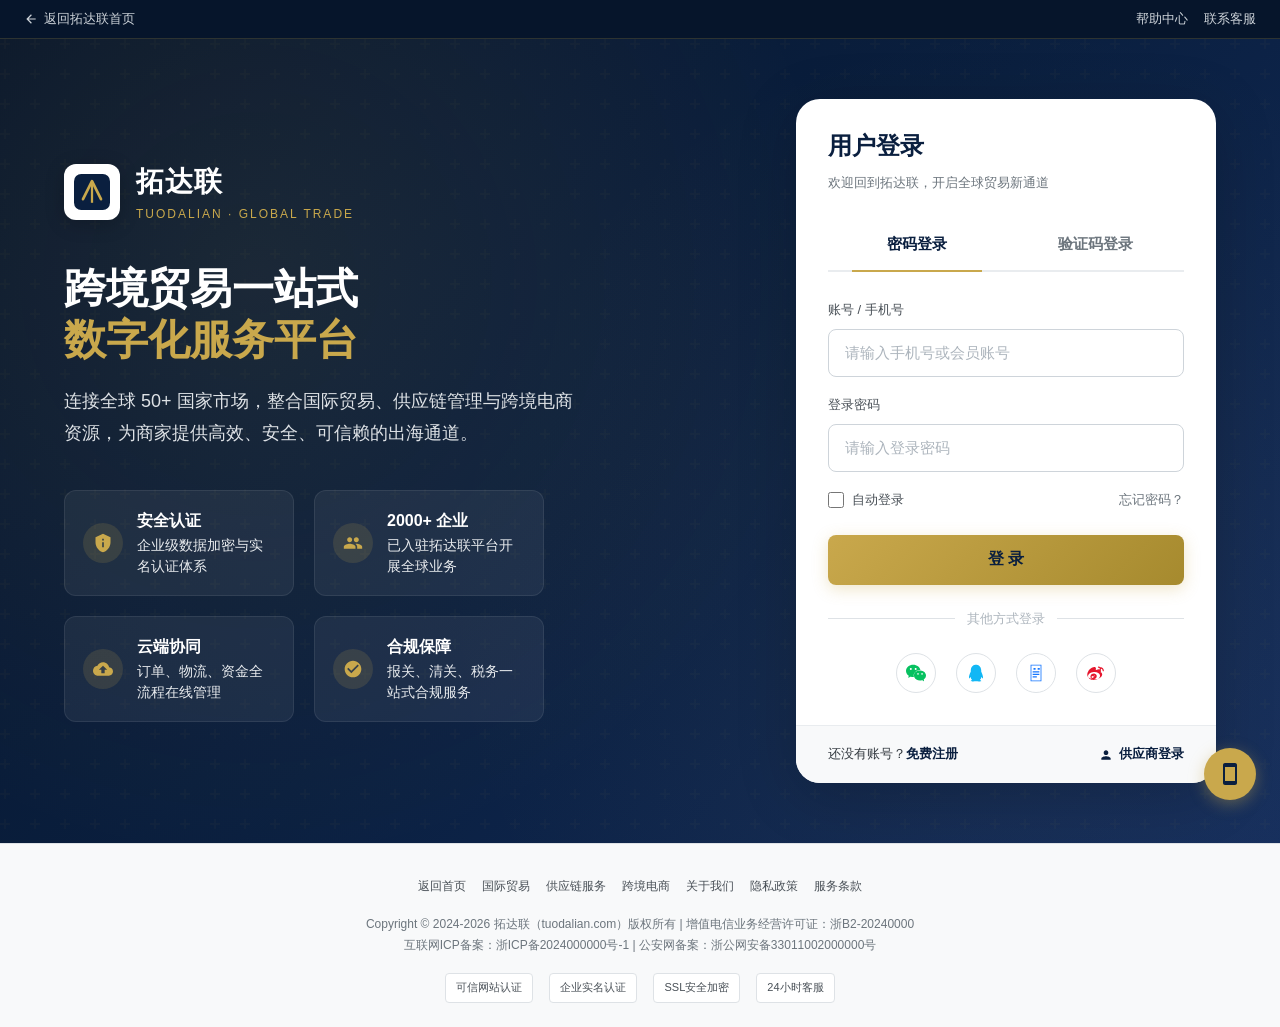
==== dengru/index.html @ 18eac5e2 "Create dengru/index.html - authoritative login page" ====
<!DOCTYPE html>
<html lang="zh-CN">
<head>
<meta charset="UTF-8">
<meta name="viewport" content="width=device-width, initial-scale=1.0, maximum-scale=5.0, viewport-fit=cover">
<meta name="theme-color" content="#0a1f3f">
<meta name="description" content="拓达联用户登录 - 跨境贸易、供应链管理、跨境电商一站式服务平台">
<title>用户登录 - 拓达联</title>
<link rel="icon" href="data:image/svg+xml,<svg xmlns='http://www.w3.org/2000/svg' viewBox='0 0 32 32'><rect width='32' height='32' rx='4' fill='%230a1f3f'/><path d='M8 22l8-16 8 16' fill='none' stroke='%23c9a84c' stroke-width='2.5' stroke-linecap='round' stroke-linejoin='round'/><line x1='16' y1='6' x2='16' y2='26' stroke='%23c9a84c' stroke-width='2'/></svg>">
<style>
/* ===== Reset & Variables ===== */
:root{
  --navy:#0a1f3f; --navy-light:#132d5e; --navy-dark:#06152b; --navy-soft:#0f274d;
  --gold:#c9a84c; --gold-light:#d4b96a; --gold-dark:#a68a2e; --gold-pale:#f7f3e8;
  --white:#fff;
  --gray-50:#f8f9fa; --gray-100:#e9ecef; --gray-200:#dee2e6; --gray-300:#ced4da;
  --gray-400:#adb5bd; --gray-500:#6c757d; --gray-600:#495057; --gray-700:#343a40; --gray-800:#212529;
  --blue:#0077b6; --orange:#e67e22; --red:#c0392b; --teal:#16a085; --green:#27ae60;
  --radius-sm:8px; --radius-md:12px; --radius-lg:16px; --radius-xl:24px;
  --shadow-sm:0 2px 8px rgba(0,0,0,.06);
  --shadow-md:0 4px 20px rgba(0,0,0,.08);
  --shadow-lg:0 8px 40px rgba(0,0,0,.12);
  --shadow-xl:0 12px 60px rgba(0,0,0,.18);
  --transition:.3s cubic-bezier(.4,0,.2,1);
}
*,*::before,*::after{margin:0;padding:0;box-sizing:border-box;}
html,body{height:100%;}
body{font-family:-apple-system,BlinkMacSystemFont,"Segoe UI","PingFang SC","Microsoft YaHei","Helvetica Neue",sans-serif;font-size:14px;line-height:1.6;color:var(--gray-700);background:var(--white);-webkit-font-smoothing:antialiased;}
a{text-decoration:none;color:inherit;}
ul,ol{list-style:none;}
img{max-width:100%;display:block;}

/* ===== Top Bar ===== */
.top-bar{background:var(--navy-dark);color:var(--gray-300);font-size:13px;border-bottom:1px solid rgba(201,168,76,.2);}
.top-bar .container{max-width:1320px;margin:0 auto;padding:0 24px;display:flex;justify-content:space-between;align-items:center;height:38px;}
.top-bar a{color:var(--gray-300);transition:color .2s;}
.top-bar a:hover{color:var(--gold);}
.top-bar .back-home{display:inline-flex;align-items:center;gap:6px;}
.top-bar .back-home svg{width:14px;height:14px;}
.top-bar-right{display:flex;align-items:center;gap:16px;}

/* ===== Login Page Layout ===== */
.login-page{min-height:calc(100vh - 38px - 140px);background:linear-gradient(135deg,var(--navy-dark) 0%,var(--navy) 50%,var(--navy-light) 100%);position:relative;overflow:hidden;display:flex;align-items:center;}
.login-page::before{content:'';position:absolute;top:0;left:0;right:0;bottom:0;background-image:radial-gradient(circle at 20% 30%,rgba(201,168,76,.1) 0%,transparent 50%),radial-gradient(circle at 80% 70%,rgba(201,168,76,.06) 0%,transparent 50%);}
.login-page::after{content:'';position:absolute;top:0;left:0;right:0;bottom:0;background-image:url("data:image/svg+xml,%3Csvg width='60' height='60' viewBox='0 0 60 60' xmlns='http://www.w3.org/2000/svg'%3E%3Cg fill='none' fill-rule='evenodd'%3E%3Cg fill='%23c9a84c' fill-opacity='0.03'%3E%3Cpath d='M36 34v-4h-2v4h-4v2h4v4h2v-4h4v-2h-4zm0-30V0h-2v4h-4v2h4v4h2V6h4V4h-4zM6 34v-4H4v4H0v2h4v4h2v-4h4v-2H6zM6 4V0H4v4H0v2h4v4h2V6h4V4H6z'/%3E%3C/g%3E%3C/g%3E%3C/svg%3E");}
.login-container{width:100%;max-width:1200px;margin:0 auto;padding:60px 24px;display:grid;grid-template-columns:1fr 420px;gap:60px;align-items:center;position:relative;z-index:2;}

/* ===== Left Brand Section ===== */
.brand-section{color:var(--white);}
.brand-header{display:flex;align-items:center;gap:16px;margin-bottom:40px;}
.logo-icon{width:56px;height:56px;border-radius:12px;background:var(--white);display:flex;align-items:center;justify-content:center;box-shadow:0 4px 20px rgba(0,0,0,.2);}
.logo-icon svg{width:36px;height:36px;}
.logo-text{display:flex;flex-direction:column;}
.logo-name{font-size:28px;font-weight:800;color:var(--white);letter-spacing:1px;}
.logo-sub{font-size:12px;color:var(--gold);letter-spacing:2px;}
.brand-title{font-size:42px;font-weight:800;line-height:1.2;margin-bottom:20px;}
.brand-title .gold{color:var(--gold);}
.brand-desc{font-size:18px;color:var(--gray-200);line-height:1.8;margin-bottom:40px;max-width:520px;}
.brand-features{display:grid;grid-template-columns:repeat(2,1fr);gap:20px;max-width:480px;}
.brand-feature{display:flex;align-items:center;gap:14px;background:rgba(255,255,255,.06);border:1px solid rgba(255,255,255,.08);border-radius:var(--radius-md);padding:18px;transition:all .3s;}
.brand-feature:hover{background:rgba(255,255,255,.1);transform:translateY(-2px);}
.brand-feature-icon{width:40px;height:40px;border-radius:50%;background:rgba(201,168,76,.15);display:flex;align-items:center;justify-content:center;color:var(--gold);flex-shrink:0;}
.brand-feature-icon svg{width:20px;height:20px;}
.brand-feature-text{font-size:14px;color:var(--gray-100);line-height:1.5;}
.brand-feature-text strong{color:var(--white);font-size:16px;display:block;margin-bottom:2px;}

/* ===== Login Card ===== */
.login-card{background:var(--white);border-radius:var(--radius-xl);box-shadow:var(--shadow-xl);overflow:hidden;}
.login-card-header{padding:28px 32px 0;}
.login-card-title{font-size:24px;font-weight:700;color:var(--navy);margin-bottom:8px;}
.login-card-sub{font-size:13px;color:var(--gray-500);}
.login-tabs{display:flex;border-bottom:2px solid var(--gray-100);margin-top:24px;}
.login-tab{flex:1;text-align:center;padding:14px 0;font-size:15px;font-weight:600;color:var(--gray-500);cursor:pointer;position:relative;transition:color .2s;}
.login-tab:hover{color:var(--navy);}
.login-tab.active{color:var(--navy);}
.login-tab.active::after{content:'';position:absolute;bottom:-2px;left:24px;right:24px;height:2px;background:var(--gold);}
.login-card-body{padding:28px 32px 32px;}
.login-form{display:none;}
.login-form.active{display:block;}
.form-group{margin-bottom:18px;}
.form-label{display:block;font-size:13px;color:var(--gray-600);margin-bottom:8px;font-weight:500;}
.form-input{width:100%;height:48px;padding:0 16px;border:1px solid var(--gray-300);border-radius:var(--radius-sm);font-size:15px;transition:all .2s;outline:none;color:var(--gray-800);}
.form-input:focus{border-color:var(--gold);box-shadow:0 0 0 3px rgba(201,168,76,.12);}
.form-input::placeholder{color:var(--gray-400);}
.form-row{display:flex;justify-content:space-between;align-items:center;margin-bottom:24px;font-size:13px;}
.form-row a{color:var(--gray-500);transition:color .2s;}
.form-row a:hover{color:var(--gold);}
.checkbox{display:flex;align-items:center;gap:8px;cursor:pointer;color:var(--gray-600);font-size:13px;}
.checkbox input{width:16px;height:16px;accent-color:var(--gold);}
.btn-login{width:100%;height:50px;background:linear-gradient(135deg,var(--gold),var(--gold-dark));border:none;border-radius:var(--radius-sm);color:var(--navy);font-size:16px;font-weight:700;cursor:pointer;transition:all .2s;box-shadow:0 4px 16px rgba(201,168,76,.3);}
.btn-login:hover{transform:translateY(-2px);box-shadow:0 6px 24px rgba(201,168,76,.4);}
.btn-login:active{transform:translateY(0);}
.divider{display:flex;align-items:center;gap:12px;margin:24px 0;color:var(--gray-400);font-size:13px;}
.divider::before,.divider::after{content:'';flex:1;height:1px;background:var(--gray-200);}
.social-login{display:flex;justify-content:center;gap:20px;}
.social-icon{width:40px;height:40px;border-radius:50%;border:1px solid var(--gray-200);display:flex;align-items:center;justify-content:center;cursor:pointer;transition:all .2s;background:var(--white);}
.social-icon:hover{border-color:var(--gold);transform:translateY(-2px);box-shadow:0 4px 12px rgba(0,0,0,.08);}
.social-icon svg{width:20px;height:20px;}
.login-card-footer{padding:18px 32px;background:var(--gray-50);border-top:1px solid var(--gray-100);display:flex;justify-content:space-between;align-items:center;font-size:13px;}
.login-card-footer a{color:var(--navy);font-weight:600;transition:color .2s;}
.login-card-footer a:hover{color:var(--gold);}
.supplier-login{display:flex;align-items:center;gap:6px;}
.supplier-login svg{width:14px;height:14px;}

/* ===== Footer ===== */
.login-footer{background:var(--gray-50);border-top:1px solid var(--gray-200);padding:32px 24px 24px;text-align:center;color:var(--gray-500);font-size:12px;line-height:1.8;}
.login-footer .container{max-width:1200px;margin:0 auto;}
.footer-links{display:flex;justify-content:center;flex-wrap:wrap;gap:16px;margin-bottom:16px;}
.footer-links a{color:var(--gray-600);transition:color .2s;}
.footer-links a:hover{color:var(--navy);}
.footer-certs{display:flex;justify-content:center;align-items:center;gap:16px;margin-top:16px;flex-wrap:wrap;}
.cert-badge{display:inline-flex;align-items:center;gap:6px;padding:4px 10px;background:var(--white);border:1px solid var(--gray-200);border-radius:4px;font-size:11px;color:var(--gray-600);}

/* ===== Mobile QR Float ===== */
.mobile-qr{position:fixed;right:24px;bottom:100px;z-index:100;}
.mobile-qr-btn{width:52px;height:52px;border-radius:50%;background:var(--gold);display:flex;align-items:center;justify-content:center;box-shadow:0 4px 16px rgba(201,168,76,.4);cursor:pointer;transition:all .2s;color:var(--navy);}
.mobile-qr-btn:hover{transform:scale(1.05);}
.mobile-qr-btn svg{width:24px;height:24px;}
.mobile-qr-tip{position:absolute;right:60px;top:50%;transform:translateY(-50%);background:var(--white);padding:8px 12px;border-radius:var(--radius-sm);box-shadow:var(--shadow-md);font-size:12px;color:var(--gray-600);white-space:nowrap;opacity:0;visibility:hidden;transition:all .2s;}
.mobile-qr:hover .mobile-qr-tip{opacity:1;visibility:visible;}

/* ===== Responsive ===== */
@media(max-width:992px){
  .login-container{grid-template-columns:1fr;gap:40px;padding:40px 24px;}
  .brand-section{text-align:center;}
  .brand-header{justify-content:center;}
  .brand-desc{margin:0 auto 32px;}
  .brand-features{margin:0 auto;max-width:480px;}
  .login-card{max-width:420px;margin:0 auto;width:100%;}
}
@media(max-width:576px){
  .brand-title{font-size:28px;}
  .brand-desc{font-size:15px;}
  .brand-features{grid-template-columns:1fr;}
  .login-card{width:100%;}
  .login-card-body{padding:24px 20px 28px;}
  .login-card-header{padding:24px 20px 0;}
  .login-card-footer{padding:16px 20px;flex-direction:column;gap:8px;}
  .mobile-qr{right:16px;bottom:80px;}
}
</style>
</head>
<body>

<!-- Top Bar -->
<div class="top-bar">
  <div class="container">
    <a href="https://www.tuodalian.com/" class="back-home">
      <svg viewBox="0 0 24 24" fill="currentColor"><path d="M20 11H7.83l5.59-5.59L12 4l-8 8 8 8 1.41-1.41L7.83 13H20v-2z"/></svg>
      返回拓达联首页
    </a>
    <div class="top-bar-right">
      <a href="#">帮助中心</a>
      <a href="#">联系客服</a>
    </div>
  </div>
</div>

<!-- Login Page -->
<div class="login-page">
  <div class="login-container">
    <!-- Left: Brand -->
    <div class="brand-section">
      <div class="brand-header">
        <div class="logo-icon">
          <svg viewBox="0 0 40 40"><rect width="40" height="40" rx="8" fill="#0a1f3f"/><path d="M10 28l10-20 10 20" fill="none" stroke="#c9a84c" stroke-width="3" stroke-linecap="round" stroke-linejoin="round"/><line x1="20" y1="8" x2="20" y2="32" stroke="#c9a84c" stroke-width="2.5"/></svg>
        </div>
        <div class="logo-text">
          <span class="logo-name">拓达联</span>
          <span class="logo-sub">TUODALIAN · GLOBAL TRADE</span>
        </div>
      </div>
      <h1 class="brand-title">跨境贸易一站式<br><span class="gold">数字化服务平台</span></h1>
      <p class="brand-desc">连接全球 50+ 国家市场，整合国际贸易、供应链管理与跨境电商资源，为商家提供高效、安全、可信赖的出海通道。</p>
      <div class="brand-features">
        <div class="brand-feature">
          <div class="brand-feature-icon">
            <svg viewBox="0 0 24 24" fill="currentColor"><path d="M12 1L3 5v6c0 5.55 3.84 10.74 9 12 5.16-1.26 9-6.45 9-12V5l-9-4zm-1 6h2v2h-2V7zm0 4h2v6h-2v-6z"/></svg>
          </div>
          <div class="brand-feature-text"><strong>安全认证</strong>企业级数据加密与实名认证体系</div>
        </div>
        <div class="brand-feature">
          <div class="brand-feature-icon">
            <svg viewBox="0 0 24 24" fill="currentColor"><path d="M16 11c1.66 0 2.99-1.34 2.99-3S17.66 5 16 5c-1.66 0-3 1.34-3 3s1.34 3 3 3zm-8 0c1.66 0 2.99-1.34 2.99-3S9.66 5 8 5C6.34 5 5 6.34 5 8s1.34 3 3 3zm0 2c-2.33 0-7 1.17-7 3.5V19h14v-2.5c0-2.33-4.67-3.5-7-3.5zm8 0c-.29 0-.62.02-.97.05 1.16.84 1.97 1.97 1.97 3.45V19h6v-2.5c0-2.33-4.67-3.5-7-3.5z"/></svg>
          </div>
          <div class="brand-feature-text"><strong>2000+ 企业</strong>已入驻拓达联平台开展全球业务</div>
        </div>
        <div class="brand-feature">
          <div class="brand-feature-icon">
            <svg viewBox="0 0 24 24" fill="currentColor"><path d="M19.35 10.04C18.67 6.59 15.64 4 12 4 9.11 4 6.6 5.64 5.35 8.04 2.34 8.36 0 10.91 0 14c0 3.31 2.69 6 6 6h13c2.76 0 5-2.24 5-5 0-2.64-2.05-4.78-4.65-4.96zM14 13v4h-4v-4H7l5-5 5 5h-3z"/></svg>
          </div>
          <div class="brand-feature-text"><strong>云端协同</strong>订单、物流、资金全流程在线管理</div>
        </div>
        <div class="brand-feature">
          <div class="brand-feature-icon">
            <svg viewBox="0 0 24 24" fill="currentColor"><path d="M12 2C6.48 2 2 6.48 2 12s4.48 10 10 10 10-4.48 10-10S17.52 2 12 2zm-2 15l-5-5 1.41-1.41L10 14.17l7.59-7.59L19 8l-9 9z"/></svg>
          </div>
          <div class="brand-feature-text"><strong>合规保障</strong>报关、清关、税务一站式合规服务</div>
        </div>
      </div>
    </div>

    <!-- Right: Login Card -->
    <div class="login-card">
      <div class="login-card-header">
        <h2 class="login-card-title">用户登录</h2>
        <p class="login-card-sub">欢迎回到拓达联，开启全球贸易新通道</p>
        <div class="login-tabs">
          <div class="login-tab active" data-tab="pwd">密码登录</div>
          <div class="login-tab" data-tab="sms">验证码登录</div>
        </div>
      </div>
      <div class="login-card-body">
        <form class="login-form active" id="form-pwd">
          <div class="form-group">
            <label class="form-label">账号 / 手机号</label>
            <input type="text" class="form-input" placeholder="请输入手机号或会员账号">
          </div>
          <div class="form-group">
            <label class="form-label">登录密码</label>
            <input type="password" class="form-input" placeholder="请输入登录密码">
          </div>
          <div class="form-row">
            <label class="checkbox"><input type="checkbox"> 自动登录</label>
            <a href="#">忘记密码？</a>
          </div>
          <button type="button" class="btn-login">登 录</button>
        </form>
        <form class="login-form" id="form-sms">
          <div class="form-group">
            <label class="form-label">手机号</label>
            <input type="tel" class="form-input" placeholder="请输入手机号">
          </div>
          <div class="form-group">
            <label class="form-label">验证码</label>
            <input type="text" class="form-input" placeholder="请输入短信验证码">
          </div>
          <div class="form-row">
            <label class="checkbox"><input type="checkbox"> 自动登录</label>
            <a href="#">收不到验证码？</a>
          </div>
          <button type="button" class="btn-login">登 录</button>
        </form>
        <div class="divider">其他方式登录</div>
        <div class="social-login">
          <div class="social-icon" title="微信登录"><svg viewBox="0 0 24 24" fill="#07C160"><path d="M8.691 2.188C3.891 2.188 0 5.476 0 9.53c0 2.212 1.17 4.203 3.002 5.55a.59.59 0 0 1 .213.665l-.39 1.48c-.019.07-.048.141-.048.213 0 .163.13.295.29.295a.326.326 0 0 0 .167-.054l1.903-1.114a.864.864 0 0 1 .717-.098 10.16 10.16 0 0 0 2.837.403c.276 0 .543-.027.811-.05-.857-2.578.157-4.972 1.932-6.446 1.703-1.415 3.882-1.98 5.853-1.838-.576-3.583-4.196-6.348-8.596-6.348zM5.785 5.991c.642 0 1.162.529 1.162 1.18a1.17 1.17 0 0 1-1.162 1.178A1.17 1.17 0 0 1 4.623 7.17c0-.651.52-1.18 1.162-1.18zm5.813 0c.642 0 1.162.529 1.162 1.18a1.17 1.17 0 0 1-1.162 1.178 1.17 1.17 0 0 1-1.162-1.178c0-.651.52-1.18 1.162-1.18zm5.34 2.867c-1.797-.052-3.746.512-5.28 1.786-1.72 1.428-2.687 3.72-1.78 6.22.942 2.453 3.666 4.229 6.884 4.229.826 0 1.622-.12 2.361-.336a.722.722 0 0 1 .598.082l1.584.926a.272.272 0 0 0 .14.047c.134 0 .24-.111.24-.247 0-.06-.023-.12-.038-.177l-.327-1.233a.582.582 0 0 1-.016-.155.49.49 0 0 1 .201-.398C23.024 18.48 24 16.82 24 14.98c0-3.21-2.931-5.837-6.656-6.088V8.89c-.135-.01-.27-.027-.407-.032zm-2.53 3.274c.535 0 .969.44.969.982a.976.976 0 0 1-.969.983.976.976 0 0 1-.969-.983c0-.542.434-.982.97-.982zm4.844 0c.535 0 .969.44.969.982a.976.976 0 0 1-.969.983.976.976 0 0 1-.969-.983c0-.542.434-.982.969-.982z"/></svg></div>
          <div class="social-icon" title="QQ登录"><svg viewBox="0 0 24 24" fill="#12B7F5"><path d="M12.003 2c-2.265 0-6.29 1.364-6.29 7.325v1.195S3.55 14.96 3.55 17.474c0 .665.17 1.025.281 1.025.114 0 .902-.484 1.748-2.072 0 0-.18 2.197 1.904 3.967 0 0-1.77.495-1.77 1.182 0 .686 4.078.43 6.29.43 2.21 0 6.29.256 6.29-.43 0-.687-1.77-1.182-1.77-1.182 2.085-1.77 1.904-3.967 1.904-3.967.845 1.588 1.634 2.072 1.748 2.072.111 0 .281-.36.281-1.025 0-2.514-2.164-6.954-2.164-6.954V9.325C18.29 3.364 14.268 2 12.003 2z"/></svg></div>
          <div class="social-icon" title="支付宝登录"><svg viewBox="0 0 24 24" fill="#1677FF"><path d="M5.5 2v20h13V2h-13zm1 1h11v18h-11V3zm2.5 3h2.5v2h-2.5V6zm5 0h2.5v2h-2.5V6zM8 10h8v1.5H8V10zm0 3h8v1.5H8V13zm0 3h5v1.5H8V16z"/></svg></div>
          <div class="social-icon" title="微博登录"><svg viewBox="0 0 24 24" fill="#E6162D"><path d="M10.098 20.323c-3.977.391-7.414-1.406-7.672-4.02-.259-2.609 2.759-5.047 6.74-5.441 3.979-.394 7.413 1.404 7.671 4.018.259 2.6-2.759 5.049-6.739 5.443zM9.05 17.219c-.384.616-1.208.884-1.829.602-.612-.279-.793-.991-.406-1.593.379-.595 1.176-.861 1.793-.601.622.263.82.972.442 1.592zm1.27-1.627c-.141.237-.449.353-.689.253-.236-.09-.313-.361-.177-.586.138-.227.436-.346.672-.24.239.09.315.36.194.573zm.176-2.719c-1.893-.493-4.033.45-4.857 2.118-.836 1.704-.026 3.591 1.886 4.21 1.983.64 4.318-.341 5.132-2.179.8-1.793-.201-3.642-2.161-4.149zm7.563-1.224c-.346-.105-.579-.18-.405-.649.386-1.029.425-1.922.003-2.555-.785-1.18-2.924-1.118-5.354-.034 0 0-.767.334-.571-.271.378-1.196.32-2.196-.267-2.773-1.331-1.31-4.878.047-7.927 3.03C2.478 10.163 1.5 12.284 1.5 14.06c0 3.406 4.364 5.479 8.63 5.479 5.598 0 9.322-3.256 9.322-5.837 0-1.562-1.318-2.446-2.293-2.753zm-.636-6.355c-.593-.679-1.471-1.029-2.484-1.029-.391 0-.707.316-.707.707s.316.707.707.707c.559 0 1.012.181 1.314.519.27.309.407.716.407 1.21 0 .391.316.707.707.707s.707-.316.707-.707c0-.769-.271-1.449-.651-1.934zm3.227 1.266c-.865-.989-2.147-1.501-3.626-1.501-.391 0-.707.316-.707.707s.316.707.707.707c.997 0 1.814.32 2.354.922.415.476.621 1.096.621 1.843 0 .391.316.707.707.707s.707-.316.707-.707c0-1.003-.32-1.907-.963-2.678z"/></svg></div>
        </div>
      </div>
      <div class="login-card-footer">
        <span>还没有账号？<a href="#">免费注册</a></span>
        <a href="#" class="supplier-login">
          <svg viewBox="0 0 24 24" fill="currentColor"><path d="M12 12c2.21 0 4-1.79 4-4s-1.79-4-4-4-4 1.79-4 4 1.79 4 4 4zm0 2c-2.67 0-8 1.34-8 4v2h16v-2c0-2.66-5.33-4-8-4z"/></svg>
          供应商登录
        </a>
      </div>
    </div>
  </div>
</div>

<!-- Mobile QR Float -->
<div class="mobile-qr">
  <div class="mobile-qr-btn">
    <svg viewBox="0 0 24 24" fill="currentColor"><path d="M17 1.01L7 1c-1.1 0-2 .9-2 2v18c0 1.1.9 2 2 2h10c1.1 0 2-.9 2-2V3c0-1.1-.9-1.99-2-1.99zM17 19H7V5h10v14z"/></svg>
  </div>
  <div class="mobile-qr-tip">扫码下载拓达联APP</div>
</div>

<!-- Footer -->
<div class="login-footer">
  <div class="container">
    <div class="footer-links">
      <a href="https://www.tuodalian.com/">返回首页</a>
      <a href="/guojimaoyi">国际贸易</a>
      <a href="/gongyinglian">供应链服务</a>
      <a href="/kuajingdianshang">跨境电商</a>
      <a href="#">关于我们</a>
      <a href="#">隐私政策</a>
      <a href="#">服务条款</a>
    </div>
    <p>Copyright © 2024-2026 拓达联（tuodalian.com）版权所有 | 增值电信业务经营许可证：浙B2-20240000</p>
    <p>互联网ICP备案：浙ICP备2024000000号-1 | 公安网备案：浙公网安备33011002000000号</p>
    <div class="footer-certs">
      <span class="cert-badge">可信网站认证</span>
      <span class="cert-badge">企业实名认证</span>
      <span class="cert-badge">SSL安全加密</span>
      <span class="cert-badge">24小时客服</span>
    </div>
  </div>
</div>

<script>
// Tab switching
const tabs = document.querySelectorAll('.login-tab');
const forms = document.querySelectorAll('.login-form');
tabs.forEach(tab => {
  tab.addEventListener('click', () => {
    tabs.forEach(t => t.classList.remove('active'));
    forms.forEach(f => f.classList.remove('active'));
    tab.classList.add('active');
    document.getElementById('form-' + tab.dataset.tab).classList.add('active');
  });
});
</script>
</body>
</html>
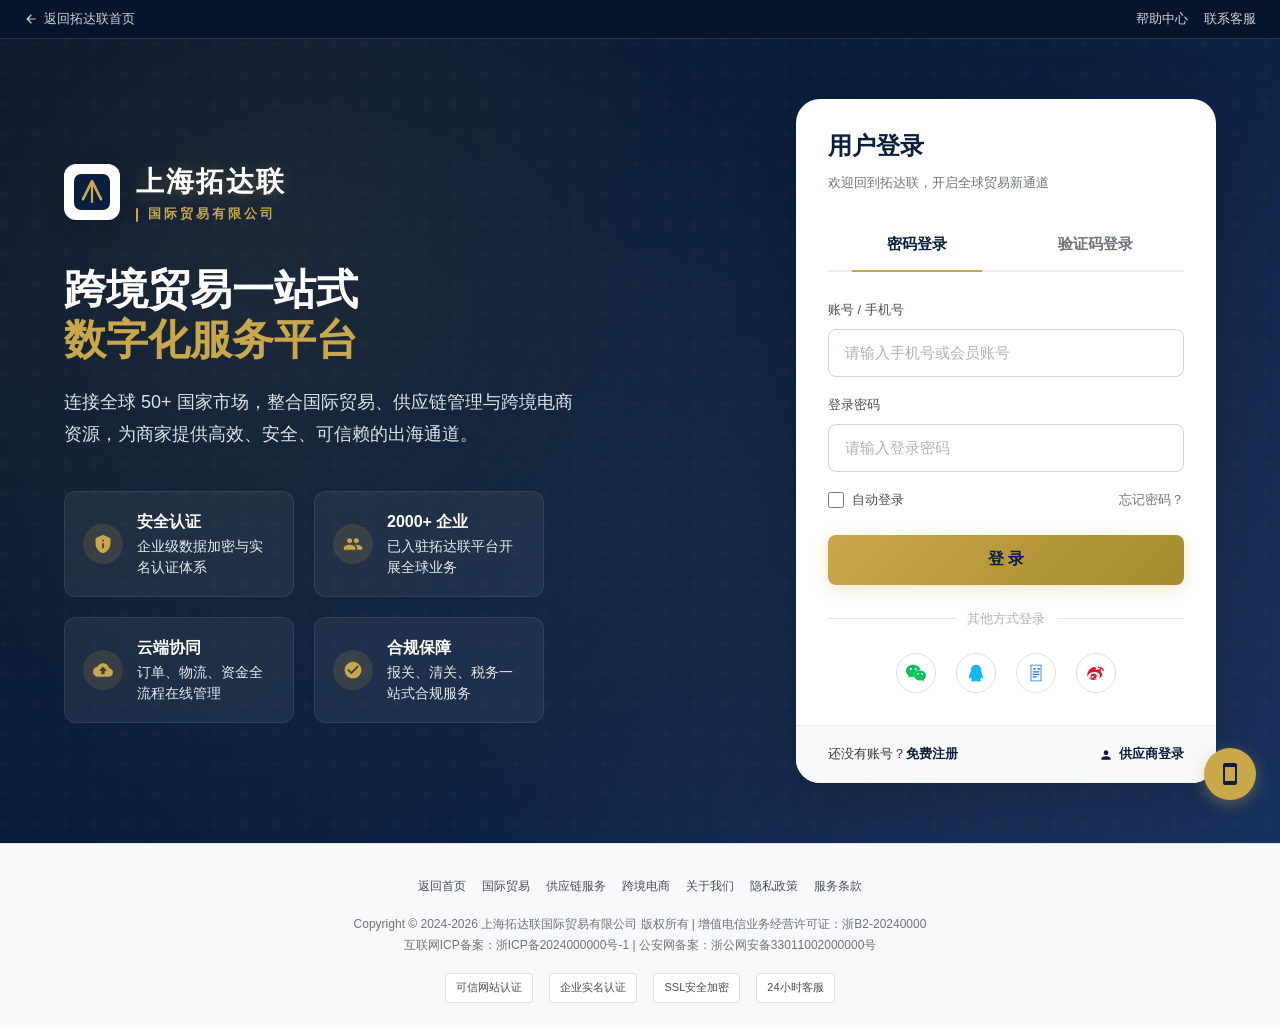
==== commit 1e5f0cd8: "Update brand name to 上海拓达联 | 国际贸易有限公司" ====
--- a/dengru/index.html
+++ b/dengru/index.html
@@ -1,308 +1,308 @@
-<!DOCTYPE html>
-<html lang="zh-CN">
-<head>
-<meta charset="UTF-8">
-<meta name="viewport" content="width=device-width, initial-scale=1.0, maximum-scale=5.0, viewport-fit=cover">
-<meta name="theme-color" content="#0a1f3f">
-<meta name="description" content="拓达联用户登录 - 跨境贸易、供应链管理、跨境电商一站式服务平台">
-<title>用户登录 - 拓达联</title>
-<link rel="icon" href="data:image/svg+xml,<svg xmlns='http://www.w3.org/2000/svg' viewBox='0 0 32 32'><rect width='32' height='32' rx='4' fill='%230a1f3f'/><path d='M8 22l8-16 8 16' fill='none' stroke='%23c9a84c' stroke-width='2.5' stroke-linecap='round' stroke-linejoin='round'/><line x1='16' y1='6' x2='16' y2='26' stroke='%23c9a84c' stroke-width='2'/></svg>">
-<style>
-/* ===== Reset & Variables ===== */
-:root{
-  --navy:#0a1f3f; --navy-light:#132d5e; --navy-dark:#06152b; --navy-soft:#0f274d;
-  --gold:#c9a84c; --gold-light:#d4b96a; --gold-dark:#a68a2e; --gold-pale:#f7f3e8;
-  --white:#fff;
-  --gray-50:#f8f9fa; --gray-100:#e9ecef; --gray-200:#dee2e6; --gray-300:#ced4da;
-  --gray-400:#adb5bd; --gray-500:#6c757d; --gray-600:#495057; --gray-700:#343a40; --gray-800:#212529;
-  --blue:#0077b6; --orange:#e67e22; --red:#c0392b; --teal:#16a085; --green:#27ae60;
-  --radius-sm:8px; --radius-md:12px; --radius-lg:16px; --radius-xl:24px;
-  --shadow-sm:0 2px 8px rgba(0,0,0,.06);
-  --shadow-md:0 4px 20px rgba(0,0,0,.08);
-  --shadow-lg:0 8px 40px rgba(0,0,0,.12);
-  --shadow-xl:0 12px 60px rgba(0,0,0,.18);
-  --transition:.3s cubic-bezier(.4,0,.2,1);
-}
-*,*::before,*::after{margin:0;padding:0;box-sizing:border-box;}
-html,body{height:100%;}
-body{font-family:-apple-system,BlinkMacSystemFont,"Segoe UI","PingFang SC","Microsoft YaHei","Helvetica Neue",sans-serif;font-size:14px;line-height:1.6;color:var(--gray-700);background:var(--white);-webkit-font-smoothing:antialiased;}
-a{text-decoration:none;color:inherit;}
-ul,ol{list-style:none;}
-img{max-width:100%;display:block;}
-
-/* ===== Top Bar ===== */
-.top-bar{background:var(--navy-dark);color:var(--gray-300);font-size:13px;border-bottom:1px solid rgba(201,168,76,.2);}
-.top-bar .container{max-width:1320px;margin:0 auto;padding:0 24px;display:flex;justify-content:space-between;align-items:center;height:38px;}
-.top-bar a{color:var(--gray-300);transition:color .2s;}
-.top-bar a:hover{color:var(--gold);}
-.top-bar .back-home{display:inline-flex;align-items:center;gap:6px;}
-.top-bar .back-home svg{width:14px;height:14px;}
-.top-bar-right{display:flex;align-items:center;gap:16px;}
-
-/* ===== Login Page Layout ===== */
-.login-page{min-height:calc(100vh - 38px - 140px);background:linear-gradient(135deg,var(--navy-dark) 0%,var(--navy) 50%,var(--navy-light) 100%);position:relative;overflow:hidden;display:flex;align-items:center;}
-.login-page::before{content:'';position:absolute;top:0;left:0;right:0;bottom:0;background-image:radial-gradient(circle at 20% 30%,rgba(201,168,76,.1) 0%,transparent 50%),radial-gradient(circle at 80% 70%,rgba(201,168,76,.06) 0%,transparent 50%);}
-.login-page::after{content:'';position:absolute;top:0;left:0;right:0;bottom:0;background-image:url("data:image/svg+xml,%3Csvg width='60' height='60' viewBox='0 0 60 60' xmlns='http://www.w3.org/2000/svg'%3E%3Cg fill='none' fill-rule='evenodd'%3E%3Cg fill='%23c9a84c' fill-opacity='0.03'%3E%3Cpath d='M36 34v-4h-2v4h-4v2h4v4h2v-4h4v-2h-4zm0-30V0h-2v4h-4v2h4v4h2V6h4V4h-4zM6 34v-4H4v4H0v2h4v4h2v-4h4v-2H6zM6 4V0H4v4H0v2h4v4h2V6h4V4H6z'/%3E%3C/g%3E%3C/g%3E%3C/svg%3E");}
-.login-container{width:100%;max-width:1200px;margin:0 auto;padding:60px 24px;display:grid;grid-template-columns:1fr 420px;gap:60px;align-items:center;position:relative;z-index:2;}
-
-/* ===== Left Brand Section ===== */
-.brand-section{color:var(--white);}
-.brand-header{display:flex;align-items:center;gap:16px;margin-bottom:40px;}
-.logo-icon{width:56px;height:56px;border-radius:12px;background:var(--white);display:flex;align-items:center;justify-content:center;box-shadow:0 4px 20px rgba(0,0,0,.2);}
-.logo-icon svg{width:36px;height:36px;}
-.logo-text{display:flex;flex-direction:column;}
-.logo-name{font-size:28px;font-weight:800;color:var(--white);letter-spacing:1px;}
-.logo-sub{font-size:12px;color:var(--gold);letter-spacing:2px;}
-.brand-title{font-size:42px;font-weight:800;line-height:1.2;margin-bottom:20px;}
-.brand-title .gold{color:var(--gold);}
-.brand-desc{font-size:18px;color:var(--gray-200);line-height:1.8;margin-bottom:40px;max-width:520px;}
-.brand-features{display:grid;grid-template-columns:repeat(2,1fr);gap:20px;max-width:480px;}
-.brand-feature{display:flex;align-items:center;gap:14px;background:rgba(255,255,255,.06);border:1px solid rgba(255,255,255,.08);border-radius:var(--radius-md);padding:18px;transition:all .3s;}
-.brand-feature:hover{background:rgba(255,255,255,.1);transform:translateY(-2px);}
-.brand-feature-icon{width:40px;height:40px;border-radius:50%;background:rgba(201,168,76,.15);display:flex;align-items:center;justify-content:center;color:var(--gold);flex-shrink:0;}
-.brand-feature-icon svg{width:20px;height:20px;}
-.brand-feature-text{font-size:14px;color:var(--gray-100);line-height:1.5;}
-.brand-feature-text strong{color:var(--white);font-size:16px;display:block;margin-bottom:2px;}
-
-/* ===== Login Card ===== */
-.login-card{background:var(--white);border-radius:var(--radius-xl);box-shadow:var(--shadow-xl);overflow:hidden;}
-.login-card-header{padding:28px 32px 0;}
-.login-card-title{font-size:24px;font-weight:700;color:var(--navy);margin-bottom:8px;}
-.login-card-sub{font-size:13px;color:var(--gray-500);}
-.login-tabs{display:flex;border-bottom:2px solid var(--gray-100);margin-top:24px;}
-.login-tab{flex:1;text-align:center;padding:14px 0;font-size:15px;font-weight:600;color:var(--gray-500);cursor:pointer;position:relative;transition:color .2s;}
-.login-tab:hover{color:var(--navy);}
-.login-tab.active{color:var(--navy);}
-.login-tab.active::after{content:'';position:absolute;bottom:-2px;left:24px;right:24px;height:2px;background:var(--gold);}
-.login-card-body{padding:28px 32px 32px;}
-.login-form{display:none;}
-.login-form.active{display:block;}
-.form-group{margin-bottom:18px;}
-.form-label{display:block;font-size:13px;color:var(--gray-600);margin-bottom:8px;font-weight:500;}
-.form-input{width:100%;height:48px;padding:0 16px;border:1px solid var(--gray-300);border-radius:var(--radius-sm);font-size:15px;transition:all .2s;outline:none;color:var(--gray-800);}
-.form-input:focus{border-color:var(--gold);box-shadow:0 0 0 3px rgba(201,168,76,.12);}
-.form-input::placeholder{color:var(--gray-400);}
-.form-row{display:flex;justify-content:space-between;align-items:center;margin-bottom:24px;font-size:13px;}
-.form-row a{color:var(--gray-500);transition:color .2s;}
-.form-row a:hover{color:var(--gold);}
-.checkbox{display:flex;align-items:center;gap:8px;cursor:pointer;color:var(--gray-600);font-size:13px;}
-.checkbox input{width:16px;height:16px;accent-color:var(--gold);}
-.btn-login{width:100%;height:50px;background:linear-gradient(135deg,var(--gold),var(--gold-dark));border:none;border-radius:var(--radius-sm);color:var(--navy);font-size:16px;font-weight:700;cursor:pointer;transition:all .2s;box-shadow:0 4px 16px rgba(201,168,76,.3);}
-.btn-login:hover{transform:translateY(-2px);box-shadow:0 6px 24px rgba(201,168,76,.4);}
-.btn-login:active{transform:translateY(0);}
-.divider{display:flex;align-items:center;gap:12px;margin:24px 0;color:var(--gray-400);font-size:13px;}
-.divider::before,.divider::after{content:'';flex:1;height:1px;background:var(--gray-200);}
-.social-login{display:flex;justify-content:center;gap:20px;}
-.social-icon{width:40px;height:40px;border-radius:50%;border:1px solid var(--gray-200);display:flex;align-items:center;justify-content:center;cursor:pointer;transition:all .2s;background:var(--white);}
-.social-icon:hover{border-color:var(--gold);transform:translateY(-2px);box-shadow:0 4px 12px rgba(0,0,0,.08);}
-.social-icon svg{width:20px;height:20px;}
-.login-card-footer{padding:18px 32px;background:var(--gray-50);border-top:1px solid var(--gray-100);display:flex;justify-content:space-between;align-items:center;font-size:13px;}
-.login-card-footer a{color:var(--navy);font-weight:600;transition:color .2s;}
-.login-card-footer a:hover{color:var(--gold);}
-.supplier-login{display:flex;align-items:center;gap:6px;}
-.supplier-login svg{width:14px;height:14px;}
-
-/* ===== Footer ===== */
-.login-footer{background:var(--gray-50);border-top:1px solid var(--gray-200);padding:32px 24px 24px;text-align:center;color:var(--gray-500);font-size:12px;line-height:1.8;}
-.login-footer .container{max-width:1200px;margin:0 auto;}
-.footer-links{display:flex;justify-content:center;flex-wrap:wrap;gap:16px;margin-bottom:16px;}
-.footer-links a{color:var(--gray-600);transition:color .2s;}
-.footer-links a:hover{color:var(--navy);}
-.footer-certs{display:flex;justify-content:center;align-items:center;gap:16px;margin-top:16px;flex-wrap:wrap;}
-.cert-badge{display:inline-flex;align-items:center;gap:6px;padding:4px 10px;background:var(--white);border:1px solid var(--gray-200);border-radius:4px;font-size:11px;color:var(--gray-600);}
-
-/* ===== Mobile QR Float ===== */
-.mobile-qr{position:fixed;right:24px;bottom:100px;z-index:100;}
-.mobile-qr-btn{width:52px;height:52px;border-radius:50%;background:var(--gold);display:flex;align-items:center;justify-content:center;box-shadow:0 4px 16px rgba(201,168,76,.4);cursor:pointer;transition:all .2s;color:var(--navy);}
-.mobile-qr-btn:hover{transform:scale(1.05);}
-.mobile-qr-btn svg{width:24px;height:24px;}
-.mobile-qr-tip{position:absolute;right:60px;top:50%;transform:translateY(-50%);background:var(--white);padding:8px 12px;border-radius:var(--radius-sm);box-shadow:var(--shadow-md);font-size:12px;color:var(--gray-600);white-space:nowrap;opacity:0;visibility:hidden;transition:all .2s;}
-.mobile-qr:hover .mobile-qr-tip{opacity:1;visibility:visible;}
-
-/* ===== Responsive ===== */
-@media(max-width:992px){
-  .login-container{grid-template-columns:1fr;gap:40px;padding:40px 24px;}
-  .brand-section{text-align:center;}
-  .brand-header{justify-content:center;}
-  .brand-desc{margin:0 auto 32px;}
-  .brand-features{margin:0 auto;max-width:480px;}
-  .login-card{max-width:420px;margin:0 auto;width:100%;}
-}
-@media(max-width:576px){
-  .brand-title{font-size:28px;}
-  .brand-desc{font-size:15px;}
-  .brand-features{grid-template-columns:1fr;}
-  .login-card{width:100%;}
-  .login-card-body{padding:24px 20px 28px;}
-  .login-card-header{padding:24px 20px 0;}
-  .login-card-footer{padding:16px 20px;flex-direction:column;gap:8px;}
-  .mobile-qr{right:16px;bottom:80px;}
-}
-</style>
-</head>
-<body>
-
-<!-- Top Bar -->
-<div class="top-bar">
-  <div class="container">
-    <a href="https://www.tuodalian.com/" class="back-home">
-      <svg viewBox="0 0 24 24" fill="currentColor"><path d="M20 11H7.83l5.59-5.59L12 4l-8 8 8 8 1.41-1.41L7.83 13H20v-2z"/></svg>
-      返回拓达联首页
-    </a>
-    <div class="top-bar-right">
-      <a href="#">帮助中心</a>
-      <a href="#">联系客服</a>
-    </div>
-  </div>
-</div>
-
-<!-- Login Page -->
-<div class="login-page">
-  <div class="login-container">
-    <!-- Left: Brand -->
-    <div class="brand-section">
-      <div class="brand-header">
-        <div class="logo-icon">
-          <svg viewBox="0 0 40 40"><rect width="40" height="40" rx="8" fill="#0a1f3f"/><path d="M10 28l10-20 10 20" fill="none" stroke="#c9a84c" stroke-width="3" stroke-linecap="round" stroke-linejoin="round"/><line x1="20" y1="8" x2="20" y2="32" stroke="#c9a84c" stroke-width="2.5"/></svg>
-        </div>
-        <div class="logo-text">
-          <span class="logo-name">拓达联</span>
-          <span class="logo-sub">TUODALIAN · GLOBAL TRADE</span>
-        </div>
-      </div>
-      <h1 class="brand-title">跨境贸易一站式<br><span class="gold">数字化服务平台</span></h1>
-      <p class="brand-desc">连接全球 50+ 国家市场，整合国际贸易、供应链管理与跨境电商资源，为商家提供高效、安全、可信赖的出海通道。</p>
-      <div class="brand-features">
-        <div class="brand-feature">
-          <div class="brand-feature-icon">
-            <svg viewBox="0 0 24 24" fill="currentColor"><path d="M12 1L3 5v6c0 5.55 3.84 10.74 9 12 5.16-1.26 9-6.45 9-12V5l-9-4zm-1 6h2v2h-2V7zm0 4h2v6h-2v-6z"/></svg>
-          </div>
-          <div class="brand-feature-text"><strong>安全认证</strong>企业级数据加密与实名认证体系</div>
-        </div>
-        <div class="brand-feature">
-          <div class="brand-feature-icon">
-            <svg viewBox="0 0 24 24" fill="currentColor"><path d="M16 11c1.66 0 2.99-1.34 2.99-3S17.66 5 16 5c-1.66 0-3 1.34-3 3s1.34 3 3 3zm-8 0c1.66 0 2.99-1.34 2.99-3S9.66 5 8 5C6.34 5 5 6.34 5 8s1.34 3 3 3zm0 2c-2.33 0-7 1.17-7 3.5V19h14v-2.5c0-2.33-4.67-3.5-7-3.5zm8 0c-.29 0-.62.02-.97.05 1.16.84 1.97 1.97 1.97 3.45V19h6v-2.5c0-2.33-4.67-3.5-7-3.5z"/></svg>
-          </div>
-          <div class="brand-feature-text"><strong>2000+ 企业</strong>已入驻拓达联平台开展全球业务</div>
-        </div>
-        <div class="brand-feature">
-          <div class="brand-feature-icon">
-            <svg viewBox="0 0 24 24" fill="currentColor"><path d="M19.35 10.04C18.67 6.59 15.64 4 12 4 9.11 4 6.6 5.64 5.35 8.04 2.34 8.36 0 10.91 0 14c0 3.31 2.69 6 6 6h13c2.76 0 5-2.24 5-5 0-2.64-2.05-4.78-4.65-4.96zM14 13v4h-4v-4H7l5-5 5 5h-3z"/></svg>
-          </div>
-          <div class="brand-feature-text"><strong>云端协同</strong>订单、物流、资金全流程在线管理</div>
-        </div>
-        <div class="brand-feature">
-          <div class="brand-feature-icon">
-            <svg viewBox="0 0 24 24" fill="currentColor"><path d="M12 2C6.48 2 2 6.48 2 12s4.48 10 10 10 10-4.48 10-10S17.52 2 12 2zm-2 15l-5-5 1.41-1.41L10 14.17l7.59-7.59L19 8l-9 9z"/></svg>
-          </div>
-          <div class="brand-feature-text"><strong>合规保障</strong>报关、清关、税务一站式合规服务</div>
-        </div>
-      </div>
-    </div>
-
-    <!-- Right: Login Card -->
-    <div class="login-card">
-      <div class="login-card-header">
-        <h2 class="login-card-title">用户登录</h2>
-        <p class="login-card-sub">欢迎回到拓达联，开启全球贸易新通道</p>
-        <div class="login-tabs">
-          <div class="login-tab active" data-tab="pwd">密码登录</div>
-          <div class="login-tab" data-tab="sms">验证码登录</div>
-        </div>
-      </div>
-      <div class="login-card-body">
-        <form class="login-form active" id="form-pwd">
-          <div class="form-group">
-            <label class="form-label">账号 / 手机号</label>
-            <input type="text" class="form-input" placeholder="请输入手机号或会员账号">
-          </div>
-          <div class="form-group">
-            <label class="form-label">登录密码</label>
-            <input type="password" class="form-input" placeholder="请输入登录密码">
-          </div>
-          <div class="form-row">
-            <label class="checkbox"><input type="checkbox"> 自动登录</label>
-            <a href="#">忘记密码？</a>
-          </div>
-          <button type="button" class="btn-login">登 录</button>
-        </form>
-        <form class="login-form" id="form-sms">
-          <div class="form-group">
-            <label class="form-label">手机号</label>
-            <input type="tel" class="form-input" placeholder="请输入手机号">
-          </div>
-          <div class="form-group">
-            <label class="form-label">验证码</label>
-            <input type="text" class="form-input" placeholder="请输入短信验证码">
-          </div>
-          <div class="form-row">
-            <label class="checkbox"><input type="checkbox"> 自动登录</label>
-            <a href="#">收不到验证码？</a>
-          </div>
-          <button type="button" class="btn-login">登 录</button>
-        </form>
-        <div class="divider">其他方式登录</div>
-        <div class="social-login">
-          <div class="social-icon" title="微信登录"><svg viewBox="0 0 24 24" fill="#07C160"><path d="M8.691 2.188C3.891 2.188 0 5.476 0 9.53c0 2.212 1.17 4.203 3.002 5.55a.59.59 0 0 1 .213.665l-.39 1.48c-.019.07-.048.141-.048.213 0 .163.13.295.29.295a.326.326 0 0 0 .167-.054l1.903-1.114a.864.864 0 0 1 .717-.098 10.16 10.16 0 0 0 2.837.403c.276 0 .543-.027.811-.05-.857-2.578.157-4.972 1.932-6.446 1.703-1.415 3.882-1.98 5.853-1.838-.576-3.583-4.196-6.348-8.596-6.348zM5.785 5.991c.642 0 1.162.529 1.162 1.18a1.17 1.17 0 0 1-1.162 1.178A1.17 1.17 0 0 1 4.623 7.17c0-.651.52-1.18 1.162-1.18zm5.813 0c.642 0 1.162.529 1.162 1.18a1.17 1.17 0 0 1-1.162 1.178 1.17 1.17 0 0 1-1.162-1.178c0-.651.52-1.18 1.162-1.18zm5.34 2.867c-1.797-.052-3.746.512-5.28 1.786-1.72 1.428-2.687 3.72-1.78 6.22.942 2.453 3.666 4.229 6.884 4.229.826 0 1.622-.12 2.361-.336a.722.722 0 0 1 .598.082l1.584.926a.272.272 0 0 0 .14.047c.134 0 .24-.111.24-.247 0-.06-.023-.12-.038-.177l-.327-1.233a.582.582 0 0 1-.016-.155.49.49 0 0 1 .201-.398C23.024 18.48 24 16.82 24 14.98c0-3.21-2.931-5.837-6.656-6.088V8.89c-.135-.01-.27-.027-.407-.032zm-2.53 3.274c.535 0 .969.44.969.982a.976.976 0 0 1-.969.983.976.976 0 0 1-.969-.983c0-.542.434-.982.97-.982zm4.844 0c.535 0 .969.44.969.982a.976.976 0 0 1-.969.983.976.976 0 0 1-.969-.983c0-.542.434-.982.969-.982z"/></svg></div>
-          <div class="social-icon" title="QQ登录"><svg viewBox="0 0 24 24" fill="#12B7F5"><path d="M12.003 2c-2.265 0-6.29 1.364-6.29 7.325v1.195S3.55 14.96 3.55 17.474c0 .665.17 1.025.281 1.025.114 0 .902-.484 1.748-2.072 0 0-.18 2.197 1.904 3.967 0 0-1.77.495-1.77 1.182 0 .686 4.078.43 6.29.43 2.21 0 6.29.256 6.29-.43 0-.687-1.77-1.182-1.77-1.182 2.085-1.77 1.904-3.967 1.904-3.967.845 1.588 1.634 2.072 1.748 2.072.111 0 .281-.36.281-1.025 0-2.514-2.164-6.954-2.164-6.954V9.325C18.29 3.364 14.268 2 12.003 2z"/></svg></div>
-          <div class="social-icon" title="支付宝登录"><svg viewBox="0 0 24 24" fill="#1677FF"><path d="M5.5 2v20h13V2h-13zm1 1h11v18h-11V3zm2.5 3h2.5v2h-2.5V6zm5 0h2.5v2h-2.5V6zM8 10h8v1.5H8V10zm0 3h8v1.5H8V13zm0 3h5v1.5H8V16z"/></svg></div>
-          <div class="social-icon" title="微博登录"><svg viewBox="0 0 24 24" fill="#E6162D"><path d="M10.098 20.323c-3.977.391-7.414-1.406-7.672-4.02-.259-2.609 2.759-5.047 6.74-5.441 3.979-.394 7.413 1.404 7.671 4.018.259 2.6-2.759 5.049-6.739 5.443zM9.05 17.219c-.384.616-1.208.884-1.829.602-.612-.279-.793-.991-.406-1.593.379-.595 1.176-.861 1.793-.601.622.263.82.972.442 1.592zm1.27-1.627c-.141.237-.449.353-.689.253-.236-.09-.313-.361-.177-.586.138-.227.436-.346.672-.24.239.09.315.36.194.573zm.176-2.719c-1.893-.493-4.033.45-4.857 2.118-.836 1.704-.026 3.591 1.886 4.21 1.983.64 4.318-.341 5.132-2.179.8-1.793-.201-3.642-2.161-4.149zm7.563-1.224c-.346-.105-.579-.18-.405-.649.386-1.029.425-1.922.003-2.555-.785-1.18-2.924-1.118-5.354-.034 0 0-.767.334-.571-.271.378-1.196.32-2.196-.267-2.773-1.331-1.31-4.878.047-7.927 3.03C2.478 10.163 1.5 12.284 1.5 14.06c0 3.406 4.364 5.479 8.63 5.479 5.598 0 9.322-3.256 9.322-5.837 0-1.562-1.318-2.446-2.293-2.753zm-.636-6.355c-.593-.679-1.471-1.029-2.484-1.029-.391 0-.707.316-.707.707s.316.707.707.707c.559 0 1.012.181 1.314.519.27.309.407.716.407 1.21 0 .391.316.707.707.707s.707-.316.707-.707c0-.769-.271-1.449-.651-1.934zm3.227 1.266c-.865-.989-2.147-1.501-3.626-1.501-.391 0-.707.316-.707.707s.316.707.707.707c.997 0 1.814.32 2.354.922.415.476.621 1.096.621 1.843 0 .391.316.707.707.707s.707-.316.707-.707c0-1.003-.32-1.907-.963-2.678z"/></svg></div>
-        </div>
-      </div>
-      <div class="login-card-footer">
-        <span>还没有账号？<a href="#">免费注册</a></span>
-        <a href="#" class="supplier-login">
-          <svg viewBox="0 0 24 24" fill="currentColor"><path d="M12 12c2.21 0 4-1.79 4-4s-1.79-4-4-4-4 1.79-4 4 1.79 4 4 4zm0 2c-2.67 0-8 1.34-8 4v2h16v-2c0-2.66-5.33-4-8-4z"/></svg>
-          供应商登录
-        </a>
-      </div>
-    </div>
-  </div>
-</div>
-
-<!-- Mobile QR Float -->
-<div class="mobile-qr">
-  <div class="mobile-qr-btn">
-    <svg viewBox="0 0 24 24" fill="currentColor"><path d="M17 1.01L7 1c-1.1 0-2 .9-2 2v18c0 1.1.9 2 2 2h10c1.1 0 2-.9 2-2V3c0-1.1-.9-1.99-2-1.99zM17 19H7V5h10v14z"/></svg>
-  </div>
-  <div class="mobile-qr-tip">扫码下载拓达联APP</div>
-</div>
-
-<!-- Footer -->
-<div class="login-footer">
-  <div class="container">
-    <div class="footer-links">
-      <a href="https://www.tuodalian.com/">返回首页</a>
-      <a href="/guojimaoyi">国际贸易</a>
-      <a href="/gongyinglian">供应链服务</a>
-      <a href="/kuajingdianshang">跨境电商</a>
-      <a href="#">关于我们</a>
-      <a href="#">隐私政策</a>
-      <a href="#">服务条款</a>
-    </div>
-    <p>Copyright © 2024-2026 拓达联（tuodalian.com）版权所有 | 增值电信业务经营许可证：浙B2-20240000</p>
-    <p>互联网ICP备案：浙ICP备2024000000号-1 | 公安网备案：浙公网安备33011002000000号</p>
-    <div class="footer-certs">
-      <span class="cert-badge">可信网站认证</span>
-      <span class="cert-badge">企业实名认证</span>
-      <span class="cert-badge">SSL安全加密</span>
-      <span class="cert-badge">24小时客服</span>
-    </div>
-  </div>
-</div>
-
-<script>
-// Tab switching
-const tabs = document.querySelectorAll('.login-tab');
-const forms = document.querySelectorAll('.login-form');
-tabs.forEach(tab => {
-  tab.addEventListener('click', () => {
-    tabs.forEach(t => t.classList.remove('active'));
-    forms.forEach(f => f.classList.remove('active'));
-    tab.classList.add('active');
-    document.getElementById('form-' + tab.dataset.tab).classList.add('active');
-  });
-});
-</script>
-</body>
-</html>
+<!DOCTYPE html>
+<html lang="zh-CN">
+<head>
+<meta charset="UTF-8">
+<meta name="viewport" content="width=device-width, initial-scale=1.0, maximum-scale=5.0, viewport-fit=cover">
+<meta name="theme-color" content="#0a1f3f">
+<meta name="description" content="拓达联用户登录 - 跨境贸易、供应链管理、跨境电商一站式服务平台">
+<title>用户登录 - 拓达联</title>
+<link rel="icon" href="data:image/svg+xml,<svg xmlns='http://www.w3.org/2000/svg' viewBox='0 0 32 32'><rect width='32' height='32' rx='4' fill='%230a1f3f'/><path d='M8 22l8-16 8 16' fill='none' stroke='%23c9a84c' stroke-width='2.5' stroke-linecap='round' stroke-linejoin='round'/><line x1='16' y1='6' x2='16' y2='26' stroke='%23c9a84c' stroke-width='2'/></svg>">
+<style>
+/* ===== Reset & Variables ===== */
+:root{
+  --navy:#0a1f3f; --navy-light:#132d5e; --navy-dark:#06152b; --navy-soft:#0f274d;
+  --gold:#c9a84c; --gold-light:#d4b96a; --gold-dark:#a68a2e; --gold-pale:#f7f3e8;
+  --white:#fff;
+  --gray-50:#f8f9fa; --gray-100:#e9ecef; --gray-200:#dee2e6; --gray-300:#ced4da;
+  --gray-400:#adb5bd; --gray-500:#6c757d; --gray-600:#495057; --gray-700:#343a40; --gray-800:#212529;
+  --blue:#0077b6; --orange:#e67e22; --red:#c0392b; --teal:#16a085; --green:#27ae60;
+  --radius-sm:8px; --radius-md:12px; --radius-lg:16px; --radius-xl:24px;
+  --shadow-sm:0 2px 8px rgba(0,0,0,.06);
+  --shadow-md:0 4px 20px rgba(0,0,0,.08);
+  --shadow-lg:0 8px 40px rgba(0,0,0,.12);
+  --shadow-xl:0 12px 60px rgba(0,0,0,.18);
+  --transition:.3s cubic-bezier(.4,0,.2,1);
+}
+*,*::before,*::after{margin:0;padding:0;box-sizing:border-box;}
+html,body{height:100%;}
+body{font-family:-apple-system,BlinkMacSystemFont,"Segoe UI","PingFang SC","Microsoft YaHei","Helvetica Neue",sans-serif;font-size:14px;line-height:1.6;color:var(--gray-700);background:var(--white);-webkit-font-smoothing:antialiased;}
+a{text-decoration:none;color:inherit;}
+ul,ol{list-style:none;}
+img{max-width:100%;display:block;}
+
+/* ===== Top Bar ===== */
+.top-bar{background:var(--navy-dark);color:var(--gray-300);font-size:13px;border-bottom:1px solid rgba(201,168,76,.2);}
+.top-bar .container{max-width:1320px;margin:0 auto;padding:0 24px;display:flex;justify-content:space-between;align-items:center;height:38px;}
+.top-bar a{color:var(--gray-300);transition:color .2s;}
+.top-bar a:hover{color:var(--gold);}
+.top-bar .back-home{display:inline-flex;align-items:center;gap:6px;}
+.top-bar .back-home svg{width:14px;height:14px;}
+.top-bar-right{display:flex;align-items:center;gap:16px;}
+
+/* ===== Login Page Layout ===== */
+.login-page{min-height:calc(100vh - 38px - 140px);background:linear-gradient(135deg,var(--navy-dark) 0%,var(--navy) 50%,var(--navy-light) 100%);position:relative;overflow:hidden;display:flex;align-items:center;}
+.login-page::before{content:'';position:absolute;top:0;left:0;right:0;bottom:0;background-image:radial-gradient(circle at 20% 30%,rgba(201,168,76,.1) 0%,transparent 50%),radial-gradient(circle at 80% 70%,rgba(201,168,76,.06) 0%,transparent 50%);}
+.login-page::after{content:'';position:absolute;top:0;left:0;right:0;bottom:0;background-image:url("data:image/svg+xml,%3Csvg width='60' height='60' viewBox='0 0 60 60' xmlns='http://www.w3.org/2000/svg'%3E%3Cg fill='none' fill-rule='evenodd'%3E%3Cg fill='%23c9a84c' fill-opacity='0.03'%3E%3Cpath d='M36 34v-4h-2v4h-4v2h4v4h2v-4h4v-2h-4zm0-30V0h-2v4h-4v2h4v4h2V6h4V4h-4zM6 34v-4H4v4H0v2h4v4h2v-4h4v-2H6zM6 4V0H4v4H0v2h4v4h2V6h4V4H6z'/%3E%3C/g%3E%3C/g%3E%3C/svg%3E");}
+.login-container{width:100%;max-width:1200px;margin:0 auto;padding:60px 24px;display:grid;grid-template-columns:1fr 420px;gap:60px;align-items:center;position:relative;z-index:2;}
+
+/* ===== Left Brand Section ===== */
+.brand-section{color:var(--white);}
+.brand-header{display:flex;align-items:center;gap:16px;margin-bottom:40px;}
+.logo-icon{width:56px;height:56px;border-radius:12px;background:var(--white);display:flex;align-items:center;justify-content:center;box-shadow:0 4px 20px rgba(0,0,0,.2);}
+.logo-icon svg{width:36px;height:36px;}
+.logo-text{display:flex;flex-direction:column;}
+.logo-name{font-size:28px;font-weight:900;color:var(--white);letter-spacing:2px;text-shadow:0 2px 16px rgba(201,168,76,.3);}
+.logo-sub{font-size:13px;color:var(--gold);letter-spacing:3px;font-weight:600;position:relative;padding-left:12px;}.logo-sub::before{content:"";position:absolute;left:0;top:50%;transform:translateY(-50%);width:2px;height:14px;background:var(--gold);border-radius:1px;}
+.brand-title{font-size:42px;font-weight:800;line-height:1.2;margin-bottom:20px;}
+.brand-title .gold{color:var(--gold);}
+.brand-desc{font-size:18px;color:var(--gray-200);line-height:1.8;margin-bottom:40px;max-width:520px;}
+.brand-features{display:grid;grid-template-columns:repeat(2,1fr);gap:20px;max-width:480px;}
+.brand-feature{display:flex;align-items:center;gap:14px;background:rgba(255,255,255,.06);border:1px solid rgba(255,255,255,.08);border-radius:var(--radius-md);padding:18px;transition:all .3s;}
+.brand-feature:hover{background:rgba(255,255,255,.1);transform:translateY(-2px);}
+.brand-feature-icon{width:40px;height:40px;border-radius:50%;background:rgba(201,168,76,.15);display:flex;align-items:center;justify-content:center;color:var(--gold);flex-shrink:0;}
+.brand-feature-icon svg{width:20px;height:20px;}
+.brand-feature-text{font-size:14px;color:var(--gray-100);line-height:1.5;}
+.brand-feature-text strong{color:var(--white);font-size:16px;display:block;margin-bottom:2px;}
+
+/* ===== Login Card ===== */
+.login-card{background:var(--white);border-radius:var(--radius-xl);box-shadow:var(--shadow-xl);overflow:hidden;}
+.login-card-header{padding:28px 32px 0;}
+.login-card-title{font-size:24px;font-weight:700;color:var(--navy);margin-bottom:8px;}
+.login-card-sub{font-size:13px;color:var(--gray-500);}
+.login-tabs{display:flex;border-bottom:2px solid var(--gray-100);margin-top:24px;}
+.login-tab{flex:1;text-align:center;padding:14px 0;font-size:15px;font-weight:600;color:var(--gray-500);cursor:pointer;position:relative;transition:color .2s;}
+.login-tab:hover{color:var(--navy);}
+.login-tab.active{color:var(--navy);}
+.login-tab.active::after{content:'';position:absolute;bottom:-2px;left:24px;right:24px;height:2px;background:var(--gold);}
+.login-card-body{padding:28px 32px 32px;}
+.login-form{display:none;}
+.login-form.active{display:block;}
+.form-group{margin-bottom:18px;}
+.form-label{display:block;font-size:13px;color:var(--gray-600);margin-bottom:8px;font-weight:500;}
+.form-input{width:100%;height:48px;padding:0 16px;border:1px solid var(--gray-300);border-radius:var(--radius-sm);font-size:15px;transition:all .2s;outline:none;color:var(--gray-800);}
+.form-input:focus{border-color:var(--gold);box-shadow:0 0 0 3px rgba(201,168,76,.12);}
+.form-input::placeholder{color:var(--gray-400);}
+.form-row{display:flex;justify-content:space-between;align-items:center;margin-bottom:24px;font-size:13px;}
+.form-row a{color:var(--gray-500);transition:color .2s;}
+.form-row a:hover{color:var(--gold);}
+.checkbox{display:flex;align-items:center;gap:8px;cursor:pointer;color:var(--gray-600);font-size:13px;}
+.checkbox input{width:16px;height:16px;accent-color:var(--gold);}
+.btn-login{width:100%;height:50px;background:linear-gradient(135deg,var(--gold),var(--gold-dark));border:none;border-radius:var(--radius-sm);color:var(--navy);font-size:16px;font-weight:700;cursor:pointer;transition:all .2s;box-shadow:0 4px 16px rgba(201,168,76,.3);}
+.btn-login:hover{transform:translateY(-2px);box-shadow:0 6px 24px rgba(201,168,76,.4);}
+.btn-login:active{transform:translateY(0);}
+.divider{display:flex;align-items:center;gap:12px;margin:24px 0;color:var(--gray-400);font-size:13px;}
+.divider::before,.divider::after{content:'';flex:1;height:1px;background:var(--gray-200);}
+.social-login{display:flex;justify-content:center;gap:20px;}
+.social-icon{width:40px;height:40px;border-radius:50%;border:1px solid var(--gray-200);display:flex;align-items:center;justify-content:center;cursor:pointer;transition:all .2s;background:var(--white);}
+.social-icon:hover{border-color:var(--gold);transform:translateY(-2px);box-shadow:0 4px 12px rgba(0,0,0,.08);}
+.social-icon svg{width:20px;height:20px;}
+.login-card-footer{padding:18px 32px;background:var(--gray-50);border-top:1px solid var(--gray-100);display:flex;justify-content:space-between;align-items:center;font-size:13px;}
+.login-card-footer a{color:var(--navy);font-weight:600;transition:color .2s;}
+.login-card-footer a:hover{color:var(--gold);}
+.supplier-login{display:flex;align-items:center;gap:6px;}
+.supplier-login svg{width:14px;height:14px;}
+
+/* ===== Footer ===== */
+.login-footer{background:var(--gray-50);border-top:1px solid var(--gray-200);padding:32px 24px 24px;text-align:center;color:var(--gray-500);font-size:12px;line-height:1.8;}
+.login-footer .container{max-width:1200px;margin:0 auto;}
+.footer-links{display:flex;justify-content:center;flex-wrap:wrap;gap:16px;margin-bottom:16px;}
+.footer-links a{color:var(--gray-600);transition:color .2s;}
+.footer-links a:hover{color:var(--navy);}
+.footer-certs{display:flex;justify-content:center;align-items:center;gap:16px;margin-top:16px;flex-wrap:wrap;}
+.cert-badge{display:inline-flex;align-items:center;gap:6px;padding:4px 10px;background:var(--white);border:1px solid var(--gray-200);border-radius:4px;font-size:11px;color:var(--gray-600);}
+
+/* ===== Mobile QR Float ===== */
+.mobile-qr{position:fixed;right:24px;bottom:100px;z-index:100;}
+.mobile-qr-btn{width:52px;height:52px;border-radius:50%;background:var(--gold);display:flex;align-items:center;justify-content:center;box-shadow:0 4px 16px rgba(201,168,76,.4);cursor:pointer;transition:all .2s;color:var(--navy);}
+.mobile-qr-btn:hover{transform:scale(1.05);}
+.mobile-qr-btn svg{width:24px;height:24px;}
+.mobile-qr-tip{position:absolute;right:60px;top:50%;transform:translateY(-50%);background:var(--white);padding:8px 12px;border-radius:var(--radius-sm);box-shadow:var(--shadow-md);font-size:12px;color:var(--gray-600);white-space:nowrap;opacity:0;visibility:hidden;transition:all .2s;}
+.mobile-qr:hover .mobile-qr-tip{opacity:1;visibility:visible;}
+
+/* ===== Responsive ===== */
+@media(max-width:992px){
+  .login-container{grid-template-columns:1fr;gap:40px;padding:40px 24px;}
+  .brand-section{text-align:center;}
+  .brand-header{justify-content:center;}
+  .brand-desc{margin:0 auto 32px;}
+  .brand-features{margin:0 auto;max-width:480px;}
+  .login-card{max-width:420px;margin:0 auto;width:100%;}
+}
+@media(max-width:576px){
+  .brand-title{font-size:28px;}
+  .brand-desc{font-size:15px;}
+  .brand-features{grid-template-columns:1fr;}
+  .login-card{width:100%;}
+  .login-card-body{padding:24px 20px 28px;}
+  .login-card-header{padding:24px 20px 0;}
+  .login-card-footer{padding:16px 20px;flex-direction:column;gap:8px;}
+  .mobile-qr{right:16px;bottom:80px;}
+}
+</style>
+</head>
+<body>
+
+<!-- Top Bar -->
+<div class="top-bar">
+  <div class="container">
+    <a href="https://www.tuodalian.com/" class="back-home">
+      <svg viewBox="0 0 24 24" fill="currentColor"><path d="M20 11H7.83l5.59-5.59L12 4l-8 8 8 8 1.41-1.41L7.83 13H20v-2z"/></svg>
+      返回拓达联首页
+    </a>
+    <div class="top-bar-right">
+      <a href="#">帮助中心</a>
+      <a href="#">联系客服</a>
+    </div>
+  </div>
+</div>
+
+<!-- Login Page -->
+<div class="login-page">
+  <div class="login-container">
+    <!-- Left: Brand -->
+    <div class="brand-section">
+      <div class="brand-header">
+        <div class="logo-icon">
+          <svg viewBox="0 0 40 40"><rect width="40" height="40" rx="8" fill="#0a1f3f"/><path d="M10 28l10-20 10 20" fill="none" stroke="#c9a84c" stroke-width="3" stroke-linecap="round" stroke-linejoin="round"/><line x1="20" y1="8" x2="20" y2="32" stroke="#c9a84c" stroke-width="2.5"/></svg>
+        </div>
+        <div class="logo-text">
+          <span class="logo-name">上海拓达联</span>
+          <span class="logo-sub">国际贸易有限公司</span>
+        </div>
+      </div>
+      <h1 class="brand-title">跨境贸易一站式<br><span class="gold">数字化服务平台</span></h1>
+      <p class="brand-desc">连接全球 50+ 国家市场，整合国际贸易、供应链管理与跨境电商资源，为商家提供高效、安全、可信赖的出海通道。</p>
+      <div class="brand-features">
+        <div class="brand-feature">
+          <div class="brand-feature-icon">
+            <svg viewBox="0 0 24 24" fill="currentColor"><path d="M12 1L3 5v6c0 5.55 3.84 10.74 9 12 5.16-1.26 9-6.45 9-12V5l-9-4zm-1 6h2v2h-2V7zm0 4h2v6h-2v-6z"/></svg>
+          </div>
+          <div class="brand-feature-text"><strong>安全认证</strong>企业级数据加密与实名认证体系</div>
+        </div>
+        <div class="brand-feature">
+          <div class="brand-feature-icon">
+            <svg viewBox="0 0 24 24" fill="currentColor"><path d="M16 11c1.66 0 2.99-1.34 2.99-3S17.66 5 16 5c-1.66 0-3 1.34-3 3s1.34 3 3 3zm-8 0c1.66 0 2.99-1.34 2.99-3S9.66 5 8 5C6.34 5 5 6.34 5 8s1.34 3 3 3zm0 2c-2.33 0-7 1.17-7 3.5V19h14v-2.5c0-2.33-4.67-3.5-7-3.5zm8 0c-.29 0-.62.02-.97.05 1.16.84 1.97 1.97 1.97 3.45V19h6v-2.5c0-2.33-4.67-3.5-7-3.5z"/></svg>
+          </div>
+          <div class="brand-feature-text"><strong>2000+ 企业</strong>已入驻拓达联平台开展全球业务</div>
+        </div>
+        <div class="brand-feature">
+          <div class="brand-feature-icon">
+            <svg viewBox="0 0 24 24" fill="currentColor"><path d="M19.35 10.04C18.67 6.59 15.64 4 12 4 9.11 4 6.6 5.64 5.35 8.04 2.34 8.36 0 10.91 0 14c0 3.31 2.69 6 6 6h13c2.76 0 5-2.24 5-5 0-2.64-2.05-4.78-4.65-4.96zM14 13v4h-4v-4H7l5-5 5 5h-3z"/></svg>
+          </div>
+          <div class="brand-feature-text"><strong>云端协同</strong>订单、物流、资金全流程在线管理</div>
+        </div>
+        <div class="brand-feature">
+          <div class="brand-feature-icon">
+            <svg viewBox="0 0 24 24" fill="currentColor"><path d="M12 2C6.48 2 2 6.48 2 12s4.48 10 10 10 10-4.48 10-10S17.52 2 12 2zm-2 15l-5-5 1.41-1.41L10 14.17l7.59-7.59L19 8l-9 9z"/></svg>
+          </div>
+          <div class="brand-feature-text"><strong>合规保障</strong>报关、清关、税务一站式合规服务</div>
+        </div>
+      </div>
+    </div>
+
+    <!-- Right: Login Card -->
+    <div class="login-card">
+      <div class="login-card-header">
+        <h2 class="login-card-title">用户登录</h2>
+        <p class="login-card-sub">欢迎回到拓达联，开启全球贸易新通道</p>
+        <div class="login-tabs">
+          <div class="login-tab active" data-tab="pwd">密码登录</div>
+          <div class="login-tab" data-tab="sms">验证码登录</div>
+        </div>
+      </div>
+      <div class="login-card-body">
+        <form class="login-form active" id="form-pwd">
+          <div class="form-group">
+            <label class="form-label">账号 / 手机号</label>
+            <input type="text" class="form-input" placeholder="请输入手机号或会员账号">
+          </div>
+          <div class="form-group">
+            <label class="form-label">登录密码</label>
+            <input type="password" class="form-input" placeholder="请输入登录密码">
+          </div>
+          <div class="form-row">
+            <label class="checkbox"><input type="checkbox"> 自动登录</label>
+            <a href="#">忘记密码？</a>
+          </div>
+          <button type="button" class="btn-login">登 录</button>
+        </form>
+        <form class="login-form" id="form-sms">
+          <div class="form-group">
+            <label class="form-label">手机号</label>
+            <input type="tel" class="form-input" placeholder="请输入手机号">
+          </div>
+          <div class="form-group">
+            <label class="form-label">验证码</label>
+            <input type="text" class="form-input" placeholder="请输入短信验证码">
+          </div>
+          <div class="form-row">
+            <label class="checkbox"><input type="checkbox"> 自动登录</label>
+            <a href="#">收不到验证码？</a>
+          </div>
+          <button type="button" class="btn-login">登 录</button>
+        </form>
+        <div class="divider">其他方式登录</div>
+        <div class="social-login">
+          <div class="social-icon" title="微信登录"><svg viewBox="0 0 24 24" fill="#07C160"><path d="M8.691 2.188C3.891 2.188 0 5.476 0 9.53c0 2.212 1.17 4.203 3.002 5.55a.59.59 0 0 1 .213.665l-.39 1.48c-.019.07-.048.141-.048.213 0 .163.13.295.29.295a.326.326 0 0 0 .167-.054l1.903-1.114a.864.864 0 0 1 .717-.098 10.16 10.16 0 0 0 2.837.403c.276 0 .543-.027.811-.05-.857-2.578.157-4.972 1.932-6.446 1.703-1.415 3.882-1.98 5.853-1.838-.576-3.583-4.196-6.348-8.596-6.348zM5.785 5.991c.642 0 1.162.529 1.162 1.18a1.17 1.17 0 0 1-1.162 1.178A1.17 1.17 0 0 1 4.623 7.17c0-.651.52-1.18 1.162-1.18zm5.813 0c.642 0 1.162.529 1.162 1.18a1.17 1.17 0 0 1-1.162 1.178 1.17 1.17 0 0 1-1.162-1.178c0-.651.52-1.18 1.162-1.18zm5.34 2.867c-1.797-.052-3.746.512-5.28 1.786-1.72 1.428-2.687 3.72-1.78 6.22.942 2.453 3.666 4.229 6.884 4.229.826 0 1.622-.12 2.361-.336a.722.722 0 0 1 .598.082l1.584.926a.272.272 0 0 0 .14.047c.134 0 .24-.111.24-.247 0-.06-.023-.12-.038-.177l-.327-1.233a.582.582 0 0 1-.016-.155.49.49 0 0 1 .201-.398C23.024 18.48 24 16.82 24 14.98c0-3.21-2.931-5.837-6.656-6.088V8.89c-.135-.01-.27-.027-.407-.032zm-2.53 3.274c.535 0 .969.44.969.982a.976.976 0 0 1-.969.983.976.976 0 0 1-.969-.983c0-.542.434-.982.97-.982zm4.844 0c.535 0 .969.44.969.982a.976.976 0 0 1-.969.983.976.976 0 0 1-.969-.983c0-.542.434-.982.969-.982z"/></svg></div>
+          <div class="social-icon" title="QQ登录"><svg viewBox="0 0 24 24" fill="#12B7F5"><path d="M12.003 2c-2.265 0-6.29 1.364-6.29 7.325v1.195S3.55 14.96 3.55 17.474c0 .665.17 1.025.281 1.025.114 0 .902-.484 1.748-2.072 0 0-.18 2.197 1.904 3.967 0 0-1.77.495-1.77 1.182 0 .686 4.078.43 6.29.43 2.21 0 6.29.256 6.29-.43 0-.687-1.77-1.182-1.77-1.182 2.085-1.77 1.904-3.967 1.904-3.967.845 1.588 1.634 2.072 1.748 2.072.111 0 .281-.36.281-1.025 0-2.514-2.164-6.954-2.164-6.954V9.325C18.29 3.364 14.268 2 12.003 2z"/></svg></div>
+          <div class="social-icon" title="支付宝登录"><svg viewBox="0 0 24 24" fill="#1677FF"><path d="M5.5 2v20h13V2h-13zm1 1h11v18h-11V3zm2.5 3h2.5v2h-2.5V6zm5 0h2.5v2h-2.5V6zM8 10h8v1.5H8V10zm0 3h8v1.5H8V13zm0 3h5v1.5H8V16z"/></svg></div>
+          <div class="social-icon" title="微博登录"><svg viewBox="0 0 24 24" fill="#E6162D"><path d="M10.098 20.323c-3.977.391-7.414-1.406-7.672-4.02-.259-2.609 2.759-5.047 6.74-5.441 3.979-.394 7.413 1.404 7.671 4.018.259 2.6-2.759 5.049-6.739 5.443zM9.05 17.219c-.384.616-1.208.884-1.829.602-.612-.279-.793-.991-.406-1.593.379-.595 1.176-.861 1.793-.601.622.263.82.972.442 1.592zm1.27-1.627c-.141.237-.449.353-.689.253-.236-.09-.313-.361-.177-.586.138-.227.436-.346.672-.24.239.09.315.36.194.573zm.176-2.719c-1.893-.493-4.033.45-4.857 2.118-.836 1.704-.026 3.591 1.886 4.21 1.983.64 4.318-.341 5.132-2.179.8-1.793-.201-3.642-2.161-4.149zm7.563-1.224c-.346-.105-.579-.18-.405-.649.386-1.029.425-1.922.003-2.555-.785-1.18-2.924-1.118-5.354-.034 0 0-.767.334-.571-.271.378-1.196.32-2.196-.267-2.773-1.331-1.31-4.878.047-7.927 3.03C2.478 10.163 1.5 12.284 1.5 14.06c0 3.406 4.364 5.479 8.63 5.479 5.598 0 9.322-3.256 9.322-5.837 0-1.562-1.318-2.446-2.293-2.753zm-.636-6.355c-.593-.679-1.471-1.029-2.484-1.029-.391 0-.707.316-.707.707s.316.707.707.707c.559 0 1.012.181 1.314.519.27.309.407.716.407 1.21 0 .391.316.707.707.707s.707-.316.707-.707c0-.769-.271-1.449-.651-1.934zm3.227 1.266c-.865-.989-2.147-1.501-3.626-1.501-.391 0-.707.316-.707.707s.316.707.707.707c.997 0 1.814.32 2.354.922.415.476.621 1.096.621 1.843 0 .391.316.707.707.707s.707-.316.707-.707c0-1.003-.32-1.907-.963-2.678z"/></svg></div>
+        </div>
+      </div>
+      <div class="login-card-footer">
+        <span>还没有账号？<a href="/zhuce">免费注册</a></span>
+        <a href="#" class="supplier-login">
+          <svg viewBox="0 0 24 24" fill="currentColor"><path d="M12 12c2.21 0 4-1.79 4-4s-1.79-4-4-4-4 1.79-4 4 1.79 4 4 4zm0 2c-2.67 0-8 1.34-8 4v2h16v-2c0-2.66-5.33-4-8-4z"/></svg>
+          供应商登录
+        </a>
+      </div>
+    </div>
+  </div>
+</div>
+
+<!-- Mobile QR Float -->
+<div class="mobile-qr">
+  <div class="mobile-qr-btn">
+    <svg viewBox="0 0 24 24" fill="currentColor"><path d="M17 1.01L7 1c-1.1 0-2 .9-2 2v18c0 1.1.9 2 2 2h10c1.1 0 2-.9 2-2V3c0-1.1-.9-1.99-2-1.99zM17 19H7V5h10v14z"/></svg>
+  </div>
+  <div class="mobile-qr-tip">扫码下载拓达联APP</div>
+</div>
+
+<!-- Footer -->
+<div class="login-footer">
+  <div class="container">
+    <div class="footer-links">
+      <a href="https://www.tuodalian.com/">返回首页</a>
+      <a href="/guojimaoyi">国际贸易</a>
+      <a href="/gongyinglian">供应链服务</a>
+      <a href="/kuajingdianshang">跨境电商</a>
+      <a href="#">关于我们</a>
+      <a href="#">隐私政策</a>
+      <a href="#">服务条款</a>
+    </div>
+    <p>Copyright © 2024-2026 上海拓达联国际贸易有限公司 版权所有 | 增值电信业务经营许可证：浙B2-20240000</p>
+    <p>互联网ICP备案：浙ICP备2024000000号-1 | 公安网备案：浙公网安备33011002000000号</p>
+    <div class="footer-certs">
+      <span class="cert-badge">可信网站认证</span>
+      <span class="cert-badge">企业实名认证</span>
+      <span class="cert-badge">SSL安全加密</span>
+      <span class="cert-badge">24小时客服</span>
+    </div>
+  </div>
+</div>
+
+<script>
+// Tab switching
+const tabs = document.querySelectorAll('.login-tab');
+const forms = document.querySelectorAll('.login-form');
+tabs.forEach(tab => {
+  tab.addEventListener('click', () => {
+    tabs.forEach(t => t.classList.remove('active'));
+    forms.forEach(f => f.classList.remove('active'));
+    tab.classList.add('active');
+    document.getElementById('form-' + tab.dataset.tab).classList.add('active');
+  });
+});
+</script>
+</body>
+</html>
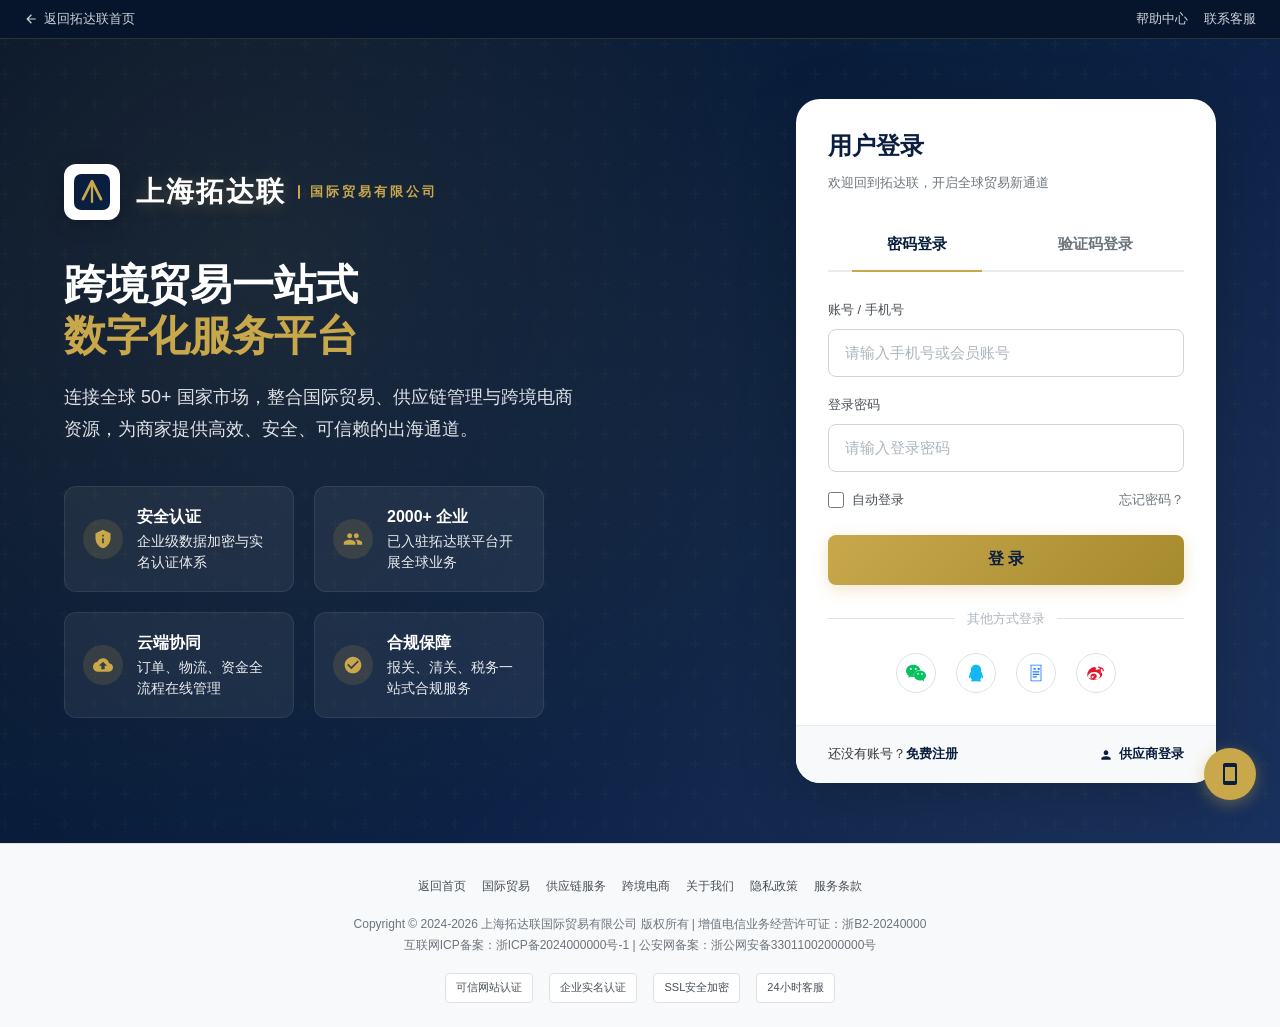
==== commit 65d1b05d: "Update logo to single-row layout [dengru/index.html]" ====
--- a/dengru/index.html
+++ b/dengru/index.html
@@ -50,7 +50,7 @@
 .brand-header{display:flex;align-items:center;gap:16px;margin-bottom:40px;}
 .logo-icon{width:56px;height:56px;border-radius:12px;background:var(--white);display:flex;align-items:center;justify-content:center;box-shadow:0 4px 20px rgba(0,0,0,.2);}
 .logo-icon svg{width:36px;height:36px;}
-.logo-text{display:flex;flex-direction:column;}
+.logo-text{display:flex;flex-direction:row;align-items:center;gap:12px;}
 .logo-name{font-size:28px;font-weight:900;color:var(--white);letter-spacing:2px;text-shadow:0 2px 16px rgba(201,168,76,.3);}
 .logo-sub{font-size:13px;color:var(--gold);letter-spacing:3px;font-weight:600;position:relative;padding-left:12px;}.logo-sub::before{content:"";position:absolute;left:0;top:50%;transform:translateY(-50%);width:2px;height:14px;background:var(--gold);border-radius:1px;}
 .brand-title{font-size:42px;font-weight:800;line-height:1.2;margin-bottom:20px;}
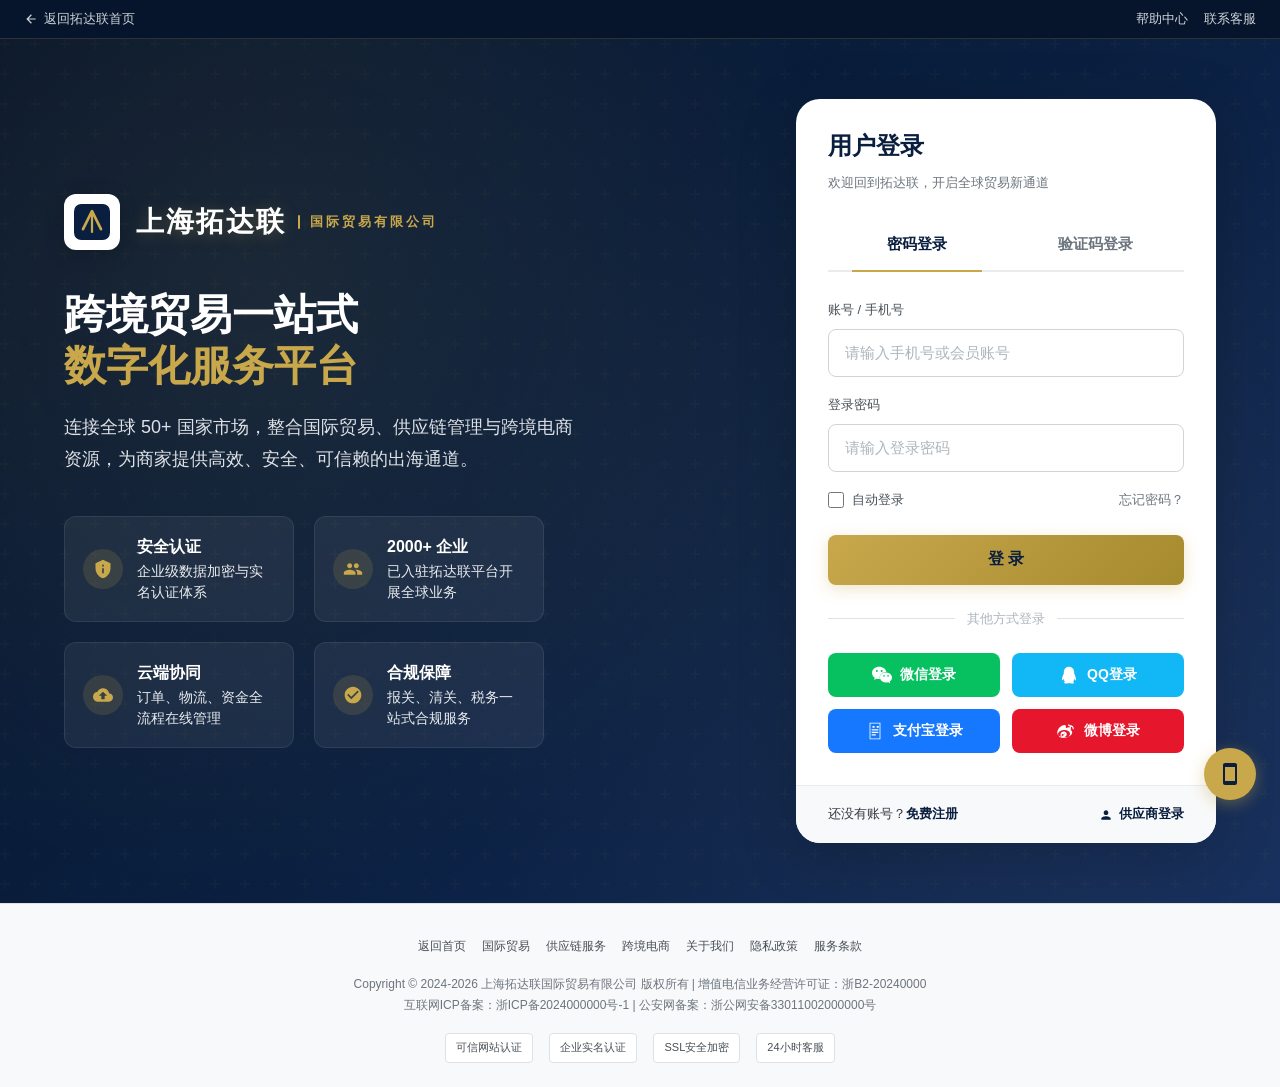
==== commit 43dc917f: "Update login page social login to one-click platform buttons" ====
--- a/dengru/index.html
+++ b/dengru/index.html
@@ -92,10 +92,22 @@
 .btn-login:active{transform:translateY(0);}
 .divider{display:flex;align-items:center;gap:12px;margin:24px 0;color:var(--gray-400);font-size:13px;}
 .divider::before,.divider::after{content:'';flex:1;height:1px;background:var(--gray-200);}
-.social-login{display:flex;justify-content:center;gap:20px;}
-.social-icon{width:40px;height:40px;border-radius:50%;border:1px solid var(--gray-200);display:flex;align-items:center;justify-content:center;cursor:pointer;transition:all .2s;background:var(--white);}
-.social-icon:hover{border-color:var(--gold);transform:translateY(-2px);box-shadow:0 4px 12px rgba(0,0,0,.08);}
-.social-icon svg{width:20px;height:20px;}
+.social-login{display:grid;grid-template-columns:repeat(2,1fr);gap:12px;}
+.social-btn{display:flex;align-items:center;justify-content:center;gap:8px;height:44px;border-radius:var(--radius-sm);font-size:14px;font-weight:600;color:#fff;cursor:pointer;transition:all .2s;border:none;}
+.social-btn:hover{transform:translateY(-2px);box-shadow:0 6px 16px rgba(0,0,0,.18);}
+.social-btn:active{transform:translateY(0);}
+.social-btn svg{width:20px;height:20px;fill:currentColor;}
+.social-wechat{background:#07C160;}
+.social-wechat:hover{background:#06ad56;}
+.social-qq{background:#12B7F5;}
+.social-qq:hover{background:#0ea8e4;}
+.social-alipay{background:#1677FF;}
+.social-alipay:hover{background:#136bdf;}
+.social-weibo{background:#E6162D;}
+.social-weibo:hover{background:#ce1428;}
+@media(max-width:400px){
+.social-login{grid-template-columns:1fr;}
+}
 .login-card-footer{padding:18px 32px;background:var(--gray-50);border-top:1px solid var(--gray-100);display:flex;justify-content:space-between;align-items:center;font-size:13px;}
 .login-card-footer a{color:var(--navy);font-weight:600;transition:color .2s;}
 .login-card-footer a:hover{color:var(--gold);}
@@ -243,10 +255,22 @@
         </form>
         <div class="divider">其他方式登录</div>
         <div class="social-login">
-          <div class="social-icon" title="微信登录"><svg viewBox="0 0 24 24" fill="#07C160"><path d="M8.691 2.188C3.891 2.188 0 5.476 0 9.53c0 2.212 1.17 4.203 3.002 5.55a.59.59 0 0 1 .213.665l-.39 1.48c-.019.07-.048.141-.048.213 0 .163.13.295.29.295a.326.326 0 0 0 .167-.054l1.903-1.114a.864.864 0 0 1 .717-.098 10.16 10.16 0 0 0 2.837.403c.276 0 .543-.027.811-.05-.857-2.578.157-4.972 1.932-6.446 1.703-1.415 3.882-1.98 5.853-1.838-.576-3.583-4.196-6.348-8.596-6.348zM5.785 5.991c.642 0 1.162.529 1.162 1.18a1.17 1.17 0 0 1-1.162 1.178A1.17 1.17 0 0 1 4.623 7.17c0-.651.52-1.18 1.162-1.18zm5.813 0c.642 0 1.162.529 1.162 1.18a1.17 1.17 0 0 1-1.162 1.178 1.17 1.17 0 0 1-1.162-1.178c0-.651.52-1.18 1.162-1.18zm5.34 2.867c-1.797-.052-3.746.512-5.28 1.786-1.72 1.428-2.687 3.72-1.78 6.22.942 2.453 3.666 4.229 6.884 4.229.826 0 1.622-.12 2.361-.336a.722.722 0 0 1 .598.082l1.584.926a.272.272 0 0 0 .14.047c.134 0 .24-.111.24-.247 0-.06-.023-.12-.038-.177l-.327-1.233a.582.582 0 0 1-.016-.155.49.49 0 0 1 .201-.398C23.024 18.48 24 16.82 24 14.98c0-3.21-2.931-5.837-6.656-6.088V8.89c-.135-.01-.27-.027-.407-.032zm-2.53 3.274c.535 0 .969.44.969.982a.976.976 0 0 1-.969.983.976.976 0 0 1-.969-.983c0-.542.434-.982.97-.982zm4.844 0c.535 0 .969.44.969.982a.976.976 0 0 1-.969.983.976.976 0 0 1-.969-.983c0-.542.434-.982.969-.982z"/></svg></div>
-          <div class="social-icon" title="QQ登录"><svg viewBox="0 0 24 24" fill="#12B7F5"><path d="M12.003 2c-2.265 0-6.29 1.364-6.29 7.325v1.195S3.55 14.96 3.55 17.474c0 .665.17 1.025.281 1.025.114 0 .902-.484 1.748-2.072 0 0-.18 2.197 1.904 3.967 0 0-1.77.495-1.77 1.182 0 .686 4.078.43 6.29.43 2.21 0 6.29.256 6.29-.43 0-.687-1.77-1.182-1.77-1.182 2.085-1.77 1.904-3.967 1.904-3.967.845 1.588 1.634 2.072 1.748 2.072.111 0 .281-.36.281-1.025 0-2.514-2.164-6.954-2.164-6.954V9.325C18.29 3.364 14.268 2 12.003 2z"/></svg></div>
-          <div class="social-icon" title="支付宝登录"><svg viewBox="0 0 24 24" fill="#1677FF"><path d="M5.5 2v20h13V2h-13zm1 1h11v18h-11V3zm2.5 3h2.5v2h-2.5V6zm5 0h2.5v2h-2.5V6zM8 10h8v1.5H8V10zm0 3h8v1.5H8V13zm0 3h5v1.5H8V16z"/></svg></div>
-          <div class="social-icon" title="微博登录"><svg viewBox="0 0 24 24" fill="#E6162D"><path d="M10.098 20.323c-3.977.391-7.414-1.406-7.672-4.02-.259-2.609 2.759-5.047 6.74-5.441 3.979-.394 7.413 1.404 7.671 4.018.259 2.6-2.759 5.049-6.739 5.443zM9.05 17.219c-.384.616-1.208.884-1.829.602-.612-.279-.793-.991-.406-1.593.379-.595 1.176-.861 1.793-.601.622.263.82.972.442 1.592zm1.27-1.627c-.141.237-.449.353-.689.253-.236-.09-.313-.361-.177-.586.138-.227.436-.346.672-.24.239.09.315.36.194.573zm.176-2.719c-1.893-.493-4.033.45-4.857 2.118-.836 1.704-.026 3.591 1.886 4.21 1.983.64 4.318-.341 5.132-2.179.8-1.793-.201-3.642-2.161-4.149zm7.563-1.224c-.346-.105-.579-.18-.405-.649.386-1.029.425-1.922.003-2.555-.785-1.18-2.924-1.118-5.354-.034 0 0-.767.334-.571-.271.378-1.196.32-2.196-.267-2.773-1.331-1.31-4.878.047-7.927 3.03C2.478 10.163 1.5 12.284 1.5 14.06c0 3.406 4.364 5.479 8.63 5.479 5.598 0 9.322-3.256 9.322-5.837 0-1.562-1.318-2.446-2.293-2.753zm-.636-6.355c-.593-.679-1.471-1.029-2.484-1.029-.391 0-.707.316-.707.707s.316.707.707.707c.559 0 1.012.181 1.314.519.27.309.407.716.407 1.21 0 .391.316.707.707.707s.707-.316.707-.707c0-.769-.271-1.449-.651-1.934zm3.227 1.266c-.865-.989-2.147-1.501-3.626-1.501-.391 0-.707.316-.707.707s.316.707.707.707c.997 0 1.814.32 2.354.922.415.476.621 1.096.621 1.843 0 .391.316.707.707.707s.707-.316.707-.707c0-1.003-.32-1.907-.963-2.678z"/></svg></div>
+          <button type="button" class="social-btn social-wechat" onclick="socialLogin('wechat')">
+            <svg viewBox="0 0 24 24"><path d="M8.691 2.188C3.891 2.188 0 5.476 0 9.53c0 2.212 1.17 4.203 3.002 5.55a.59.59 0 0 1 .213.665l-.39 1.48c-.019.07-.048.141-.048.213 0 .163.13.295.29.295a.326.326 0 0 0 .167-.054l1.903-1.114a.864.864 0 0 1 .717-.098 10.16 10.16 0 0 0 2.837.403c.276 0 .543-.027.811-.05-.857-2.578.157-4.972 1.932-6.446 1.703-1.415 3.882-1.98 5.853-1.838-.576-3.583-4.196-6.348-8.596-6.348zM5.785 5.991c.642 0 1.162.529 1.162 1.18a1.17 1.17 0 0 1-1.162 1.178A1.17 1.17 0 0 1 4.623 7.17c0-.651.52-1.18 1.162-1.18zm5.813 0c.642 0 1.162.529 1.162 1.18a1.17 1.17 0 0 1-1.162 1.178 1.17 1.17 0 0 1-1.162-1.178c0-.651.52-1.18 1.162-1.18zm5.34 2.867c-1.797-.052-3.746.512-5.28 1.786-1.72 1.428-2.687 3.72-1.78 6.22.942 2.453 3.666 4.229 6.884 4.229.826 0 1.622-.12 2.361-.336a.722.722 0 0 1 .598.082l1.584.926a.272.272 0 0 0 .14.047c.134 0 .24-.111.24-.247 0-.06-.023-.12-.038-.177l-.327-1.233a.582.582 0 0 1-.016-.155.49.49 0 0 1 .201-.398C23.024 18.48 24 16.82 24 14.98c0-3.21-2.931-5.837-6.656-6.088V8.89c-.135-.01-.27-.027-.407-.032zm-2.53 3.274c.535 0 .969.44.969.982a.976.976 0 0 1-.969.983.976.976 0 0 1-.969-.983c0-.542.434-.982.97-.982zm4.844 0c.535 0 .969.44.969.982a.976.976 0 0 1-.969.983.976.976 0 0 1-.969-.983c0-.542.434-.982.969-.982z"/></svg>
+            微信登录
+          </button>
+          <button type="button" class="social-btn social-qq" onclick="socialLogin('qq')">
+            <svg viewBox="0 0 24 24"><path d="M12.003 2c-2.265 0-6.29 1.364-6.29 7.325v1.195S3.55 14.96 3.55 17.474c0 .665.17 1.025.281 1.025.114 0 .902-.484 1.748-2.072 0 0-.18 2.197 1.904 3.967 0 0-1.77.495-1.77 1.182 0 .686 4.078.43 6.29.43 2.21 0 6.29.256 6.29-.43 0-.687-1.77-1.182-1.77-1.182 2.085-1.77 1.904-3.967 1.904-3.967.845 1.588 1.634 2.072 1.748 2.072.111 0 .281-.36.281-1.025 0-2.514-2.164-6.954-2.164-6.954V9.325C18.29 3.364 14.268 2 12.003 2z"/></svg>
+            QQ登录
+          </button>
+          <button type="button" class="social-btn social-alipay" onclick="socialLogin('alipay')">
+            <svg viewBox="0 0 24 24"><path d="M5.5 2v20h13V2h-13zm1 1h11v18h-11V3zm2.5 3h2.5v2h-2.5V6zm5 0h2.5v2h-2.5V6zM8 10h8v1.5H8V10zm0 3h8v1.5H8V13zm0 3h5v1.5H8V16z"/></svg>
+            支付宝登录
+          </button>
+          <button type="button" class="social-btn social-weibo" onclick="socialLogin('weibo')">
+            <svg viewBox="0 0 24 24"><path d="M10.098 20.323c-3.977.391-7.414-1.406-7.672-4.02-.259-2.609 2.759-5.047 6.74-5.441 3.979-.394 7.413 1.404 7.671 4.018.259 2.6-2.759 5.049-6.739 5.443zM9.05 17.219c-.384.616-1.208.884-1.829.602-.612-.279-.793-.991-.406-1.593.379-.595 1.176-.861 1.793-.601.622.263.82.972.442 1.592zm1.27-1.627c-.141.237-.449.353-.689.253-.236-.09-.313-.361-.177-.586.138-.227.436-.346.672-.24.239.09.315.36.194.573zm.176-2.719c-1.893-.493-4.033.45-4.857 2.118-.836 1.704-.026 3.591 1.886 4.21 1.983.64 4.318-.341 5.132-2.179.8-1.793-.201-3.642-2.161-4.149zm7.563-1.224c-.346-.105-.579-.18-.405-.649.386-1.029.425-1.922.003-2.555-.785-1.18-2.924-1.118-5.354-.034 0 0-.767.334-.571-.271.378-1.196.32-2.196-.267-2.773-1.331-1.31-4.878.047-7.927 3.03C2.478 10.163 1.5 12.284 1.5 14.06c0 3.406 4.364 5.479 8.63 5.479 5.598 0 9.322-3.256 9.322-5.837 0-1.562-1.318-2.446-2.293-2.753zm-.636-6.355c-.593-.679-1.471-1.029-2.484-1.029-.391 0-.707.316-.707.707s.316.707.707.707c.559 0 1.012.181 1.314.519.27.309.407.716.407 1.21 0 .391.316.707.707.707s.707-.316.707-.707c0-.769-.271-1.449-.651-1.934zm3.227 1.266c-.865-.989-2.147-1.501-3.626-1.501-.391 0-.707.316-.707.707s.316.707.707.707c.997 0 1.814.32 2.354.922.415.476.621 1.096.621 1.843 0 .391.316.707.707.707s.707-.316.707-.707c0-1.003-.32-1.907-.963-2.678z"/></svg>
+            微博登录
+          </button>
         </div>
       </div>
       <div class="login-card-footer">
@@ -303,6 +327,13 @@
     document.getElementById('form-' + tab.dataset.tab).classList.add('active');
   });
 });
+
+// Social login placeholder — replace with real OAuth endpoints in production
+function socialLogin(platform) {
+  const names = {wechat:'微信', qq:'QQ', alipay:'支付宝', weibo:'微博'};
+  const name = names[platform] || platform;
+  alert('即将跳转至' + name + '授权登录页面');
+}
 </script>
 </body>
 </html>
